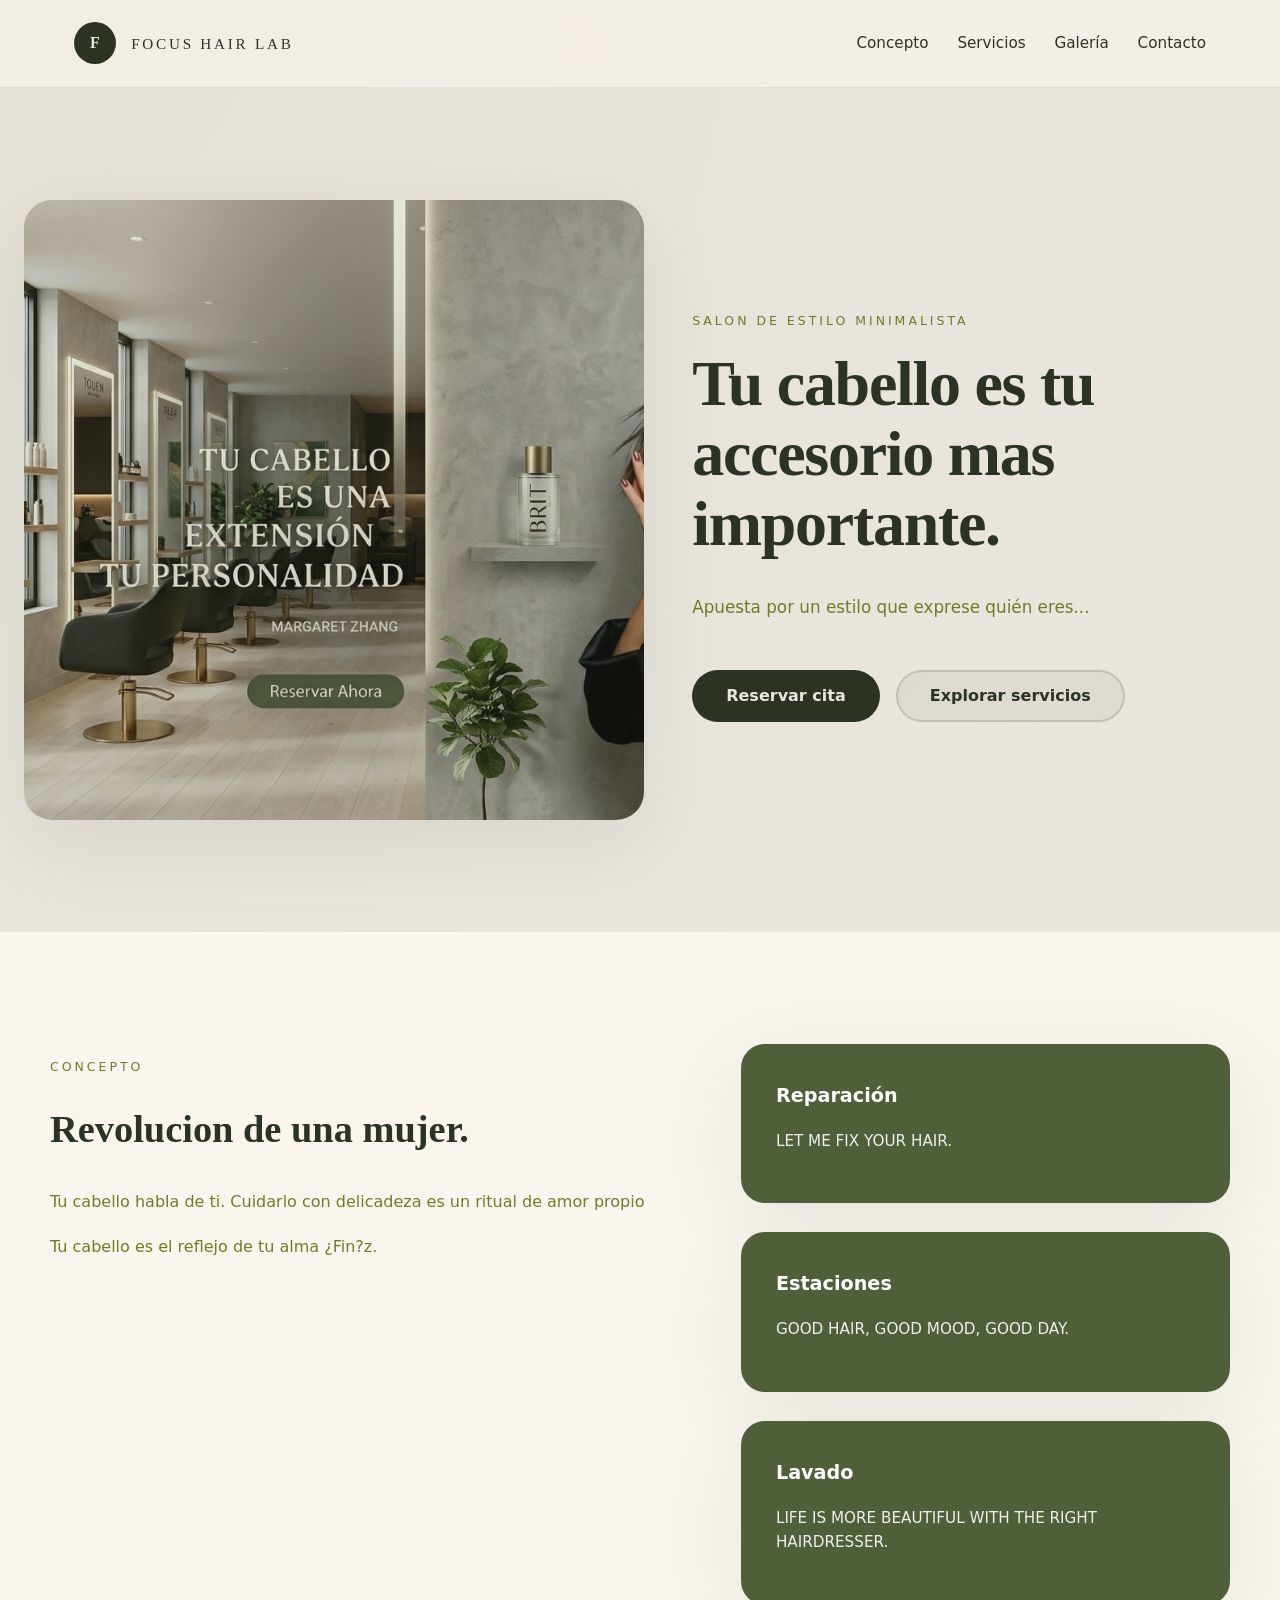
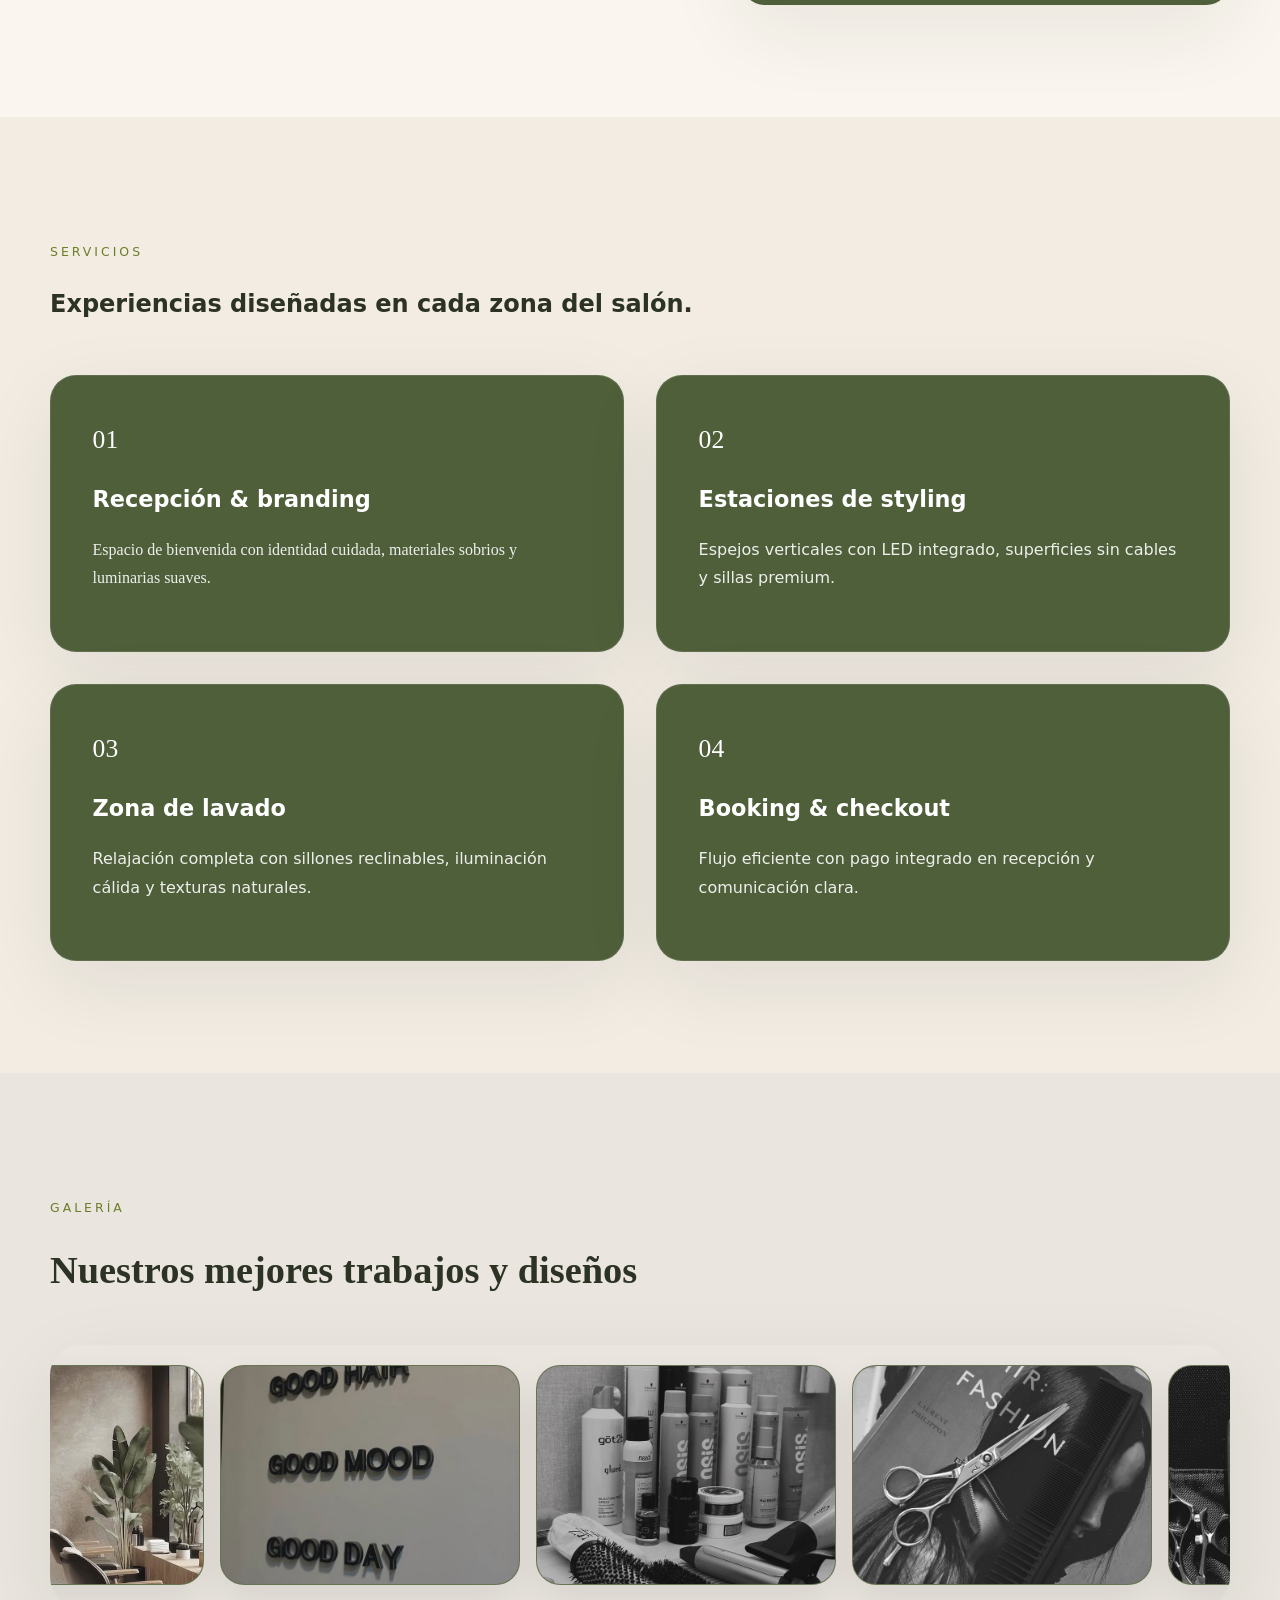
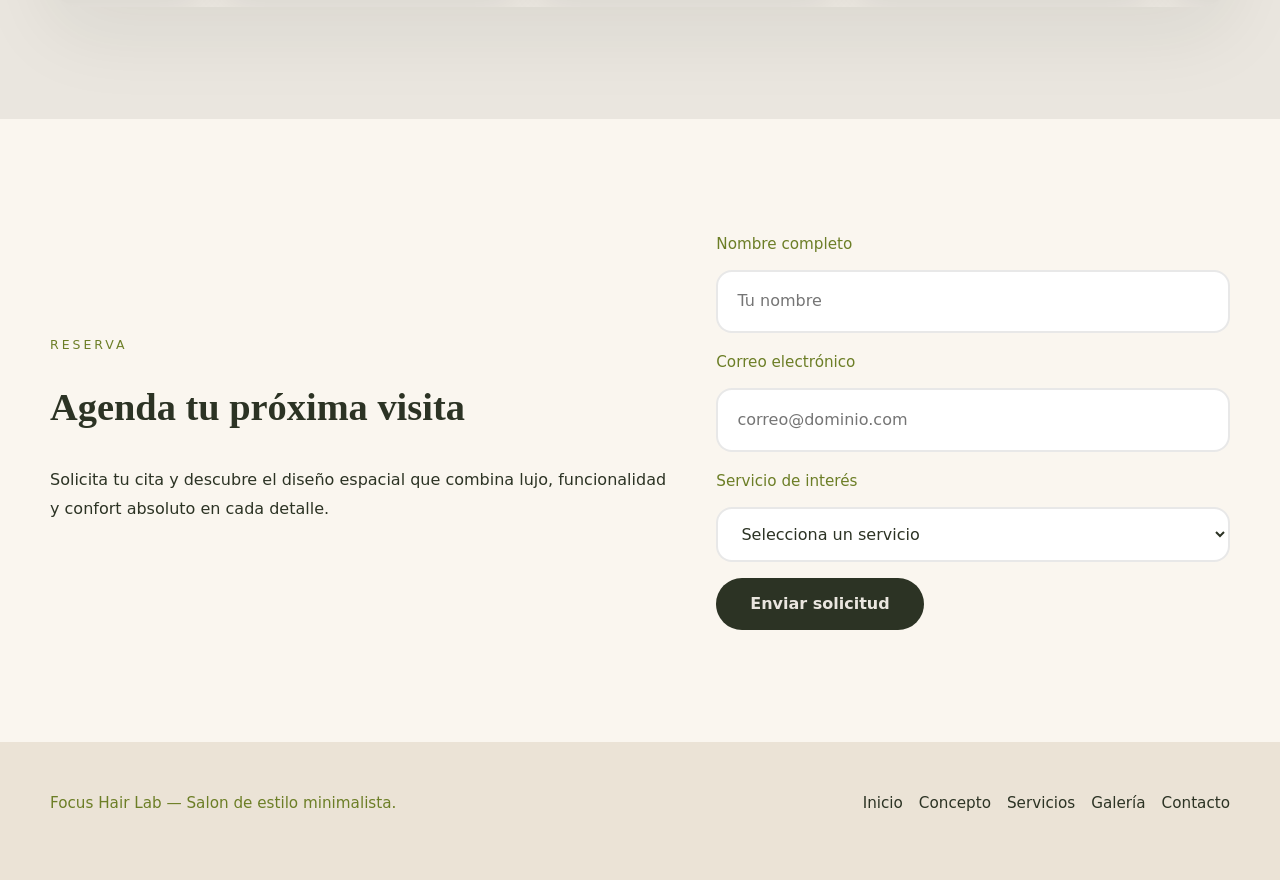
==== index.html @ ece18673 "Add files via upload" ====
<!DOCTYPE html>
<html lang="en">
<head>
    <meta charset="UTF-8">
    <meta name="viewport" content="width=device-width, initial-scale=1.0">
    <title>Focus Hair Lab</title>
    <link rel="preconnect" href="https://fonts.googleapis.com">
    <link rel="preconnect" href="https://fonts.gstatic.com" crossorigin>
    <link href="https://fonts.googleapis.com/css2?family=Great+Vibes&display=swap" rel="stylesheet">
    <link rel="stylesheet" href="style.css">
</head>
<body>
    <div class="progress" aria-hidden="true"><span></span></div>
    <header class="site-header">
        <div class="container header-inner">
            <a href="#hero" class="brand">
                <span class="brand-mark">F</span>
                <span class="brand-text">Focus Hair Lab</span>
            </a>
            <nav class="nav-menu">
                <a href="#about">Concepto</a>
                <a href="#services">Servicios</a>
                <a href="#gallery">Galería</a>
                <a href="#contact">Contacto</a>
            </nav>
        </div>
    </header>

    <main>
        <section id="hero" class="hero section hero-split reveal stagger-group">
            <div class="hero-image" aria-hidden="true"></div>
            <div class="hero-copy">
                <p class="eyebrow stagger-item">Salon de estilo minimalista</p>
                <h1 class="stagger-item">Tu cabello es tu accesorio mas importante.</h1>
                <p class="hero-text stagger-item">Apuesta por un estilo que exprese quién eres...</p>
                <div class="hero-actions stagger-item">
                    <a href="#contact" class="button button-primary">Reservar cita</a>
                    <a href="#services" class="button button-secondary">Explorar servicios</a>
                </div>
            </div>
        </section>

        <section id="about" class="section section-light reveal">
            <div class="container grid about-grid">
                <div class="about-copy">
                    <p class="section-label">Concepto</p>
                    <h2> Revolucion de una mujer.</h2>
                    <p>Tu cabello habla de ti. Cuidarlo con delicadeza es un ritual de amor propio</p>
                    <p>Tu cabello es el reflejo de tu alma ¿Fin?z.</p>
                </div>
                <div class="about-cards stagger-group">
                    <article class="info-card stagger-item">
                        <h3>Reparación</h3>
                        <p>LET ME FIX YOUR HAIR.</p>
                    </article>
                    <article class="info-card stagger-item">
                        <h3>Estaciones</h3>
                        <p>GOOD HAIR, GOOD MOOD, GOOD DAY.</p>
                    </article>
                    <article class="info-card stagger-item">
                        <h3>Lavado</h3>
                        <p>LIFE IS MORE BEAUTIFUL WITH THE RIGHT HAIRDRESSER.</p>
                    </article>
                </div>
            </div>
        </section>

        <section id="services" class="section section-dark reveal">
            <div class="container">
                <p class="section-label">Servicios</p>
                <h2>Experiencias diseñadas en cada zona del salón.</h2>
                <div class="services-grid stagger-group">
                    <article class="service-card stagger-item">
                        <span style="color: rgb(255, 255, 255);">01</span>
                        <h3>Recepción & branding</h3>
                        <p style="font-family: cursive;">Espacio de bienvenida con identidad cuidada, materiales sobrios y luminarias suaves.</p>
                    </article>
                    <article class="service-card stagger-item">
                        <span style="color: rgb(254, 255, 255);">02</span>
                        <h3>Estaciones de styling</h3>
                        <p>Espejos verticales con LED integrado, superficies sin cables y sillas premium.</p>
                    </article>
                    <article class="service-card stagger-item">
                        <span style="color: rgb(255, 255, 255);">03</span>
                        <h3>Zona de lavado</h3>
                        <p>Relajación completa con sillones reclinables, iluminación cálida y texturas naturales.</p>
                    </article>
                    <article class="service-card stagger-item">
                        <span style="color: rgb(255, 255, 255);">04</span>
                        <h3>Booking & checkout</h3>
                        <p>Flujo eficiente con pago integrado en recepción y comunicación clara.</p>
                    </article>
                </div>
            </div>
        </section>

        <section id="gallery" class="section reveal">
            <div class="container">
                <div class="section-heading">
                    <p class="section-label">Galería</p>
                    <h2>Nuestros mejores trabajos y diseños</h2>
                </div>
                <div class="carousel horizontal-carousel reveal">
                    <div class="carousel-track-wrapper">
                        <div class="carousel-track">
                            <article class="carousel-slide stagger-item"><img loading="lazy" src="imagenes/DXD.png" alt="Interior de salón elegante" /></article>
                            <article class="carousel-slide stagger-item"><img loading="lazy" src="imagenes/ADA.png" alt="Estación de peinado moderna" /></article>
                            <article class="carousel-slide stagger-item"><img loading="lazy" src="imagenes/EJE.png" alt="Detalle de mobiliario minimalista" /></article>
                            <article class="carousel-slide stagger-item"><img loading="lazy" src="imagenes/imag.png" alt="Zona de lavado refinada" /></article>
                            <article class="carousel-slide stagger-item"><img loading="lazy" src="imagenes/2.png" alt="Texturas suaves y plantas" /></article>
                            <article class="carousel-slide stagger-item"><img loading="lazy" src="imagenes/3.png" alt="Madera natural y metal negro" /></article>
                            <article class="carousel-slide stagger-item"><img loading="lazy" src="imagenes/4.png" alt="Acentos de lujo discretos" /></article>
                            <article class="carousel-slide stagger-item"><img loading="lazy" src="imagenes/5.png" alt="Iluminación ambiental cálida" /></article>
                        </div>
                    </div>
                </div>
            </div>
        </section>

        <section id="contact" class="section section-light reveal">
            <div class="container contact-grid">
                <div>
                    <p class="section-label">Reserva</p>
                    <h2>Agenda tu próxima visita</h2>
                    <p>Solicita tu cita y descubre el diseño espacial que combina lujo, funcionalidad y confort absoluto en cada detalle.</p>
                </div>
                <form class="contact-form" action="#" method="post">
                    <label>
                        Nombre completo
                        <input type="text" name="name" placeholder="Tu nombre" required>
                    </label>
                    <label>
                        Correo electrónico
                        <input type="email" name="email" placeholder="correo@dominio.com" required>
                    </label>
                    <label>
                        Servicio de interés
                        <select name="service" required>
                            <option value="">Selecciona un servicio</option>
                            <option>Styling & Corte</option>
                            <option>Lavado Premium</option>
                            <option>Color & Tratamiento</option>
                            <option>Otro servicio</option>
                        </select>
                    </label>
                    <button type="submit" class="button button-primary">Enviar solicitud</button>
                </form>
            </div>
        </section>
    </main>

    <footer class="site-footer">
        <div class="container footer-inner">
            <p>Focus Hair Lab — Salon de estilo minimalista.</p>
            <div class="footer-links">
                <a href="#hero">Inicio</a>
                <a href="#about">Concepto</a>
                <a href="#services">Servicios</a>
                <a href="#gallery">Galería</a>
                <a href="#contact">Contacto</a>
            </div>
        </div>
    </footer>

    <script src="Funciones.js" defer></script>
</body>
</html>
---- style.css ----
:root {
    color-scheme: light;
    --bg: #EAE6DF;
    --bg-soft: #F4F1EC;
    --surface: #4f5f3a;
    --text: #2C3324;
    --muted: #6c7e26;
    --accent: #202517;
    --accent-soft: #A8B89F;
    --emerald: #6C8B6D;
    --shadow: 0 24px 80px rgba(31, 34, 31, 0.08);
    --motion: cubic-bezier(0.22, 1, 0.36, 1);
    --radius: 28px;
    --transition: 0.85s var(--motion);
}

* {
    box-sizing: border-box;
}

span
{
    font-family: cursive;
}

.h2
{
    font-family: emerald, serif;
    margin: 0 0 1.5rem;
}

html {
    scroll-behavior: smooth;
}

body {
    margin: 0;
    min-height: 100vh;
    background: radial-gradient(circle at top left, rgba(206, 200, 186, 0.22), transparent 30%), var(--bg);
    color: var(--text);
    font-family: "Inter", system-ui, sans-serif;
    line-height: 1.8;
}

img {
    max-width: 100%;
    display: block;
}

button,
input,
select {
    font: inherit;
}

button {
    cursor: pointer;
}

.progress {
    position: fixed;
    inset: 0 0 auto 0;
    height: 4px;
    width: 100%;
    background: transparent;
    z-index: 99;
}

.progress span {
    display: block;
    height: 100%;
    width: 0;
    background: linear-gradient(90deg, var(--accent), var(--text));
    transition: width 0.2s ease;
}

.site-header {
    position: sticky;
    top: 0;
    z-index: 50;
    backdrop-filter: blur(20px);
    background: rgba(246, 241, 233, 0.8);
    border-bottom: 1px solid rgba(31, 34, 31, 0.08);
    transition: background 0.4s ease, box-shadow 0.4s ease, backdrop-filter 0.4s ease;
}

.site-header.scrolled {
    background: rgba(246, 241, 233, 0.96);
    box-shadow: 0 12px 40px rgba(31, 34, 31, 0.1);
    backdrop-filter: blur(16px);
}

.header-inner {
    display: flex;
    align-items: center;
    justify-content: space-between;
    gap: 2rem;
    padding: 1.4rem 1.5rem;
    max-width: 1240px;
    margin: 0 auto;
}

.brand {
    display: inline-flex;
    align-items: center;
    gap: 0.95rem;
    text-decoration: none;
    color: var(--text);
}

.brand-mark {
    width: 42px;
    height: 42px;
    display: grid;
    place-items: center;
    border-radius: 50%;
    background: var(--text);
    color: var(--bg);
    font-weight: 700;
    letter-spacing: 0.02em;
}

.brand-text {
    font-size: 0.95rem;
    letter-spacing: 0.18em;
    text-transform: uppercase;
}

.nav-menu {
    display: flex;
    align-items: center;
    gap: 1.8rem;
}

.nav-menu a {
    position: relative;
    text-decoration: none;
    color: var(--text);
    font-size: 0.95rem;
    font-weight: 500;
    transition: color 0.5s ease, opacity 0.5s ease;
}

.nav-menu a::after {
    content: '';
    position: absolute;
    bottom: -6px;
    left: 0;
    width: 0;
    height: 2px;
    background: var(--accent);
    transition: width 0.5s var(--motion);
}

.nav-menu a:hover {
    color: var(--accent);
}

.nav-menu a:hover::after {
    width: 100%;
}

.section {
    padding: 7rem 1.5rem;
}

.section-light {
    background: #faf6ef;
}

.section-dark {
    background: #f2ece3;
}

.container {
    width: min(1180px, calc(100% - 3rem));
    margin: 0 auto;
}

.hero {
    min-height: calc(100vh - 90px);
    display: grid;
    grid-template-columns: minmax(320px, 1.1fr) 1fr;
    align-items: center;
    gap: 3rem;
}

.hero-image {
    min-height: 620px;
    border-radius: var(--radius);
    background: linear-gradient(180deg, rgba(79,91,58,0.12), rgba(79,91,58,0.14)), url('imagenes/8.png');
    background-size: cover;
    background-position: center;
    box-shadow: var(--shadow);
    position: relative;
    overflow: hidden;
}

.hero-image::after {
    content: '';
    position: absolute;
    inset: 0;
    background: linear-gradient(180deg, rgba(246,241,233,0.06) 0%, rgba(31,34,31,0.08) 100%);
}

.hero-copy {
    max-width: 580px;
}

.title
{
    font-family: 'Great Vibes', cursive;
    font-size: clamp(2.4rem, 5vw, 4.5rem);
    color: var(--accent);
    margin: 0 0 0.5rem;
}

.eyebrow,
.section-label {
    text-transform: uppercase;
    letter-spacing: 0.24em;
    font-size: 0.78rem;
    color: var(--muted);
    margin-bottom: 1rem;
}

.hero h1 {
    margin: 0;
    font-family: 'Cormorant Garamond', serif;
    font-size: clamp(3rem, 5vw, 5rem);
    line-height: 1.1;
    letter-spacing: -0.02em;
    font-weight: 700;
}

.hero-text {
    margin: 2rem 0 3rem;
    max-width: 44rem;
    color: var(--muted);
    font-size: 1.05rem;
}

.hero-actions {
    display: flex;
    flex-wrap: wrap;
    gap: 1rem;
}

.button {
    display: inline-flex;
    align-items: center;
    justify-content: center;
    min-height: 52px;
    padding: 0 2rem;
    border-radius: 999px;
    text-decoration: none;
    font-weight: 600;
    border: 2px solid transparent;
    transition: transform 0.5s var(--motion), opacity 0.5s ease, background 0.5s ease, box-shadow 0.5s ease, border-color 0.5s ease;
}

.button:hover {
    transform: translateY(-3px);
    opacity: 0.98;
    box-shadow: 0 16px 48px rgba(79, 91, 58, 0.16);
}

.button-primary {
    background: var(--text);
    color: var(--bg);
}

.button-primary:hover {
    background: var(--accent);
}

.button-secondary {
    background: rgba(31,34,31,0.05);
    color: var(--text);
    border-color: rgba(31,34,31,0.15);
}

.button-secondary:hover {
    background: rgba(31,34,31,0.08);
    border-color: rgba(31,34,31,0.25);
}

.about-grid,
.contact-grid {
    display: grid;
    gap: 2.4rem;
}

.about-grid {
    grid-template-columns: 1.2fr 0.9fr;
}

.about-copy h2,
.section-heading h2,
.contact-grid h2 {
    font-family: 'Cormorant Garamond', serif;
    font-size: clamp(2.1rem, 3vw, 3.4rem);
    margin: 0 0 1.5rem;
}

.about-copy p,
.contact-form label,
.footer-inner p {
    color: var(--muted);
}

.service-card p,
.info-card p {
    color: rgba(255, 255, 255, 0.9);
}

.about-cards {
    display: grid;
    gap: 1.8rem;
}

.info-card {
    padding: 2.2rem;
    border-radius: 24px;
    background: var(--surface);
    box-shadow: var(--shadow);
    transition: transform 0.5s var(--motion), box-shadow 0.5s ease;
    color: white;
}

.info-card:hover {
    transform: translateY(-4px);
    box-shadow: 0 28px 60px rgba(31, 34, 31, 0.12);
}

.info-card h3 {
    margin-top: 0;
    margin-bottom: 0.9rem;
    font-size: 1.2rem;
}

.services-grid {
    display: grid;
    grid-template-columns: repeat(2, minmax(0, 1fr));
    gap: 2rem;
    margin-top: 3rem;
}

.service-card {
    padding: 2.6rem;
    background: var(--surface);
    border-radius: 26px;
    box-shadow: var(--shadow);
    transition: transform 0.5s var(--motion), box-shadow 0.5s ease;
    color: white;
    border: 1px solid rgba(255, 255, 255, 0.1);
}

.service-card:hover {
    transform: translateY(-4px);
    box-shadow: 0 32px 64px rgba(31, 34, 31, 0.15);
    border-color: rgba(255, 255, 255, 0.2);
}

.service-card span {
    display: inline-block;
    font-family: 'Cormorant Garamond', serif;
    font-size: 1.6rem;
    color: var(--accent);
    margin-bottom: 1rem;
}

.service-card h3 {
    margin: 0 0 1rem;
    font-size: 1.4rem;
}

.carousel {
    position: relative;
    margin-top: 2.5rem;
}

.carousel-track-wrapper {
    overflow: hidden;
    border-radius: 30px;
    box-shadow: var(--shadow);
    touch-action: pan-y;
    cursor: grab;
}

.carousel-track-wrapper.dragging {
    cursor: grabbing;
}

.carousel-track {
    display: flex;
    gap: 1rem;
    transition: none;
    padding: 1.25rem 0.5rem 1.35rem;
    will-change: transform;
}

.carousel-slide {
    min-width: 300px;
    flex: 0 0 300px;
    height: 220px;
    border-radius: 24px;
    overflow: hidden;
    background: var(--surface);
    position: relative;
    opacity: 0.92;
    transform: translateY(0);
    transition: transform 0.6s var(--motion), box-shadow 0.6s ease, opacity 0.6s ease;
    box-shadow: 0 16px 40px rgba(31, 34, 31, 0.1);
    border: 1px solid rgba(255, 255, 255, 0.08);
}

.carousel-slide:hover {
    transform: translateY(-4px) scale(1.02);
    opacity: 1;
    box-shadow: 0 24px 52px rgba(31, 34, 31, 0.14);
}

.carousel-slide img {
    width: 100%;
    height: 100%;
    object-fit: cover;
    display: block;
    transition: transform 0.8s var(--motion), filter 0.8s ease;
}

.carousel-slide:hover img {
    transform: scale(1.06);
    filter: brightness(1.08);
}

.carousel-nav {
    position: absolute;
    top: 50%;
    transform: translateY(-50%);
    width: 56px;
    height: 56px;
    border: none;
    border-radius: 50%;
    background: rgba(251, 248, 244, 0.95);
    box-shadow: 0 12px 32px rgba(31, 34, 31, 0.12);
    color: var(--text);
    font-size: 1.4rem;
    cursor: pointer;
    transition: transform 0.4s var(--motion), background 0.4s ease, box-shadow 0.4s ease;
    display: flex;
    align-items: center;
    justify-content: center;
}

.carousel-nav:hover {
    transform: translateY(-50%) scale(1.08);
    background: rgba(251, 248, 244, 1);
    box-shadow: 0 16px 40px rgba(31, 34, 31, 0.15);
}

.carousel-prev {
    left: 0.8rem;
}

.carousel-next {
    right: 0.8rem;
}

.carousel-dots {
    display: flex;
    justify-content: center;
    gap: 0.5rem;
    margin-top: 1.25rem;
}

.carousel-dot {
    width: 10px;
    height: 10px;
    border-radius: 50%;
    background: rgba(79, 91, 58, 0.28);
    transition: background 0.4s var(--motion), transform 0.4s var(--motion);
}

.carousel-dot.active {
    background: var(--accent);
    transform: scale(1.2);
}

.reveal {
    opacity: 0;
    transform: translateY(28px);
    transition: opacity 1.2s var(--motion), transform 1.2s var(--motion);
}

.stagger-group .stagger-item {
    opacity: 0;
    transform: translateY(24px);
    transition: opacity 1.2s var(--motion), transform 1.2s var(--motion);
}

.stagger-group.show .stagger-item,
.stagger-item.show {
    opacity: 1;
    transform: translateY(0);
}

.contact-grid {
    grid-template-columns: 1.1fr 0.9fr;
    align-items: center;
}

.contact-form {
    display: grid;
    gap: 1rem;
}

.contact-form label {
    display: grid;
    gap: 0.75rem;
    font-size: 0.95rem;
}

.contact-form input,
.contact-form select {
    width: 100%;
    min-height: 52px;
    padding: 0.95rem 1.2rem;
    border: 2px solid rgba(31, 34, 31, 0.1);
    border-radius: 16px;
    background: rgba(255, 255, 255, 0.96);
    color: var(--text);
    font-size: 1rem;
    transition: border-color 0.4s ease, background 0.4s ease, box-shadow 0.4s ease;
}

.contact-form input:focus,
.contact-form select:focus {
    outline: none;
    border-color: var(--text);
    background: rgba(255, 255, 255, 1);
    box-shadow: 0 0 0 3px rgba(79, 91, 58, 0.1);
}

.contact-form button {
    width: fit-content;
}

.site-footer {
    padding: 2rem 1.5rem 3rem;
    background: #ebe3d6;
}

.footer-inner {
    display: flex;
    justify-content: space-between;
    align-items: center;
    gap: 2rem;
    width: min(1180px, calc(100% - 3rem));
    margin: 0 auto;
    font-size: 0.95rem;
    color: var(--muted);
}

.footer-links {
    display: flex;
    gap: 1rem;
}

.footer-links a {
    color: var(--text);
    text-decoration: none;
}

.reveal {
    opacity: 0;
    transform: translateY(28px);
    transition: opacity 1.2s var(--motion), transform 1.2s var(--motion);
}

.stagger-group .stagger-item {
    opacity: 0;
    transform: translateY(24px);
    transition: opacity 1.2s var(--motion), transform 1.2s var(--motion);
}

.stagger-group.show .stagger-item,
.stagger-item.show {
    opacity: 1;
    transform: translateY(0);
}

.reveal.show {
    opacity: 1;
    transform: translateY(0);
}

@media (max-width: 980px) {
    .hero {
        grid-template-columns: 1fr;
    }

    .hero-image {
        min-height: 520px;
    }

    .about-grid,
    .contact-grid,
    .services-grid,
    .gallery-grid {
        grid-template-columns: 1fr;
    }

    .header-inner {
        flex-direction: column;
        align-items: flex-start;
    }

    .nav-menu {
        flex-wrap: wrap;
        gap: 1rem;
    }
}

@media (max-width: 680px) {
    .section {
        padding: 4rem 1rem;
    }

    .hero h1 {
        font-size: 2.7rem;
    }

    .hero-actions {
        flex-direction: column;
        align-items: stretch;
    }

    .button {
        width: 100%;
    }

    .carousel-track {
        padding: 1rem 0.5rem 1.5rem;
    }

    .carousel-slide {
        min-width: 92%;
        flex: 0 0 92%;
    }

    .gallery-grid {
        grid-template-columns: repeat(2, minmax(0, 1fr));
    }

    .hero-image {
        min-height: 420px;
    }
}

/* Enhanced footer links */
.footer-links a {
    position: relative;
    transition: color 0.4s ease;
}

.footer-links a::before {
    content: '';
    position: absolute;
    bottom: -4px;
    left: 0;
    width: 0;
    height: 1px;
    background: var(--text);
    transition: width 0.4s var(--motion);
}

.footer-links a:hover {
    color: var(--accent);
}

.footer-links a:hover::before {
    width: 100%;
}

/* Service cards text color enhancement */
.info-card p {
    font-size: 0.95rem;
    line-height: 1.6;
}

@media (max-width: 520px) {
    .gallery-grid {
        grid-template-columns: 1fr;
    }
}
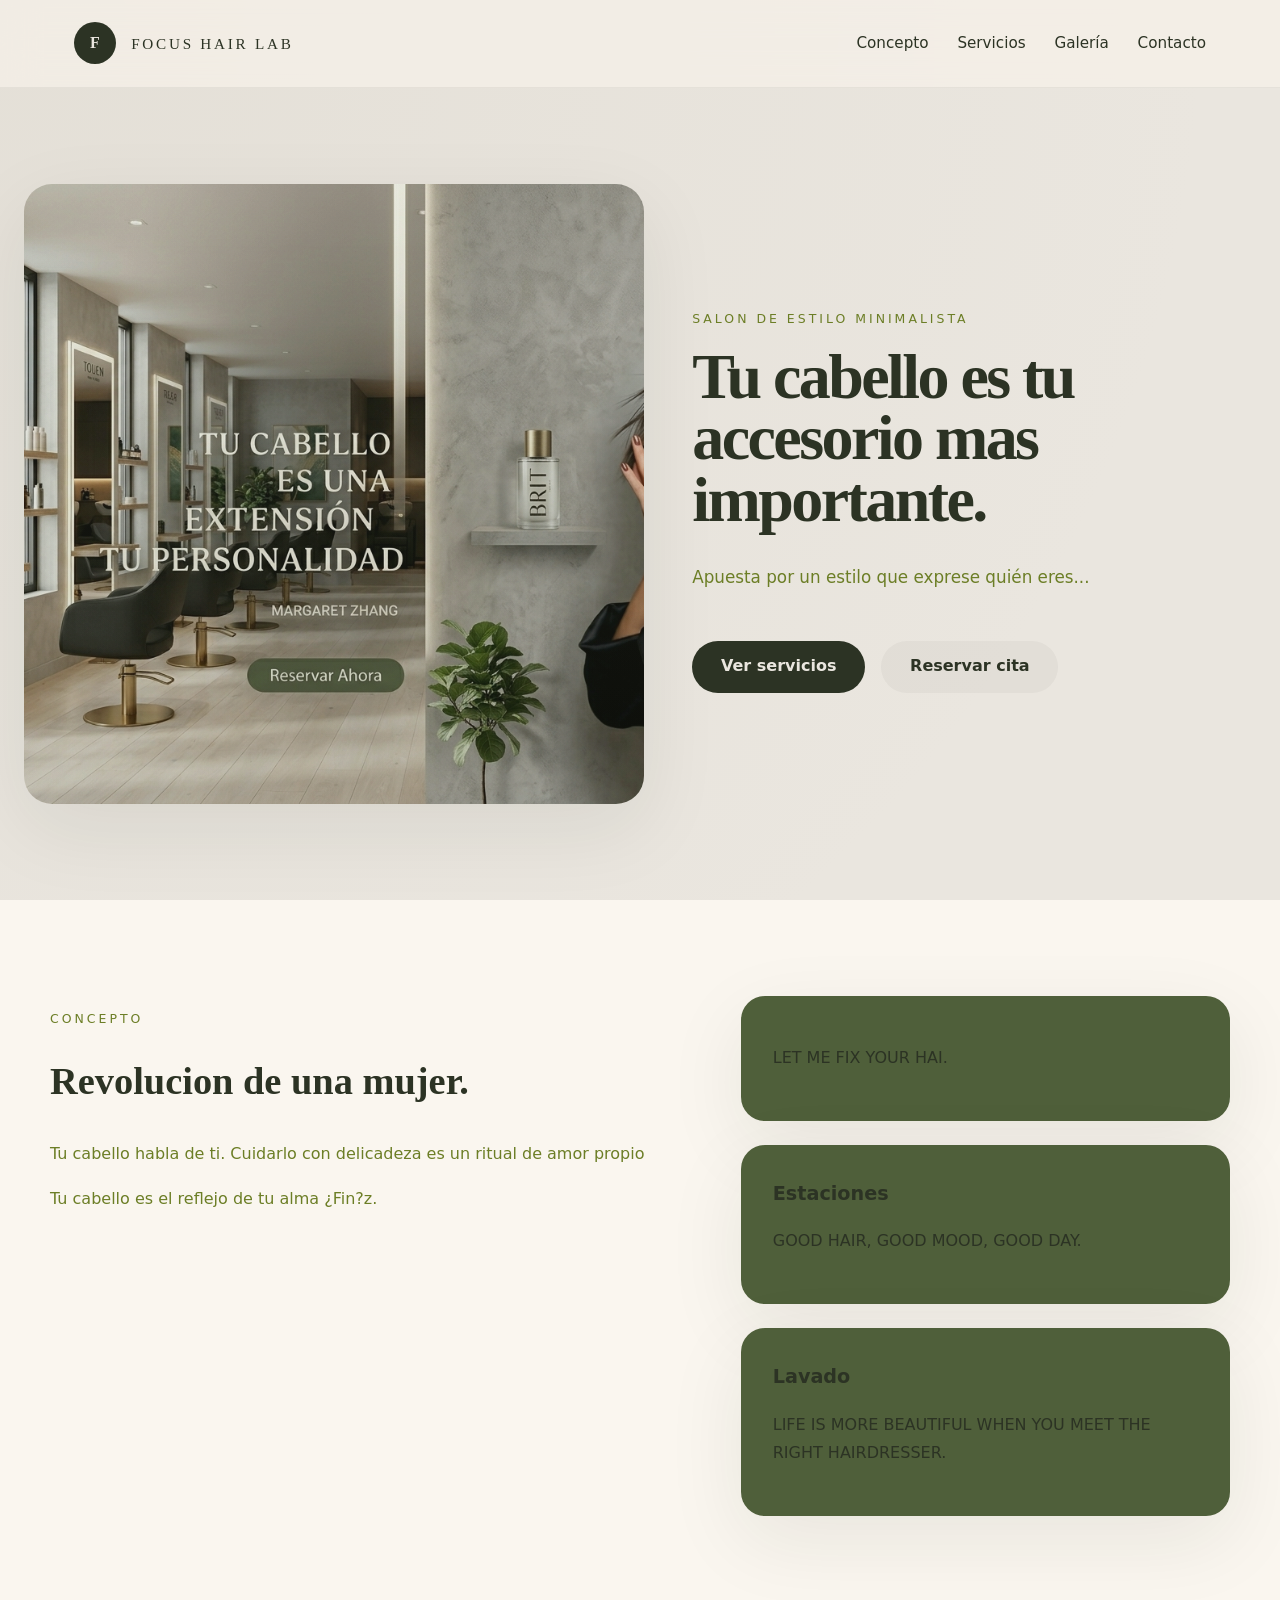
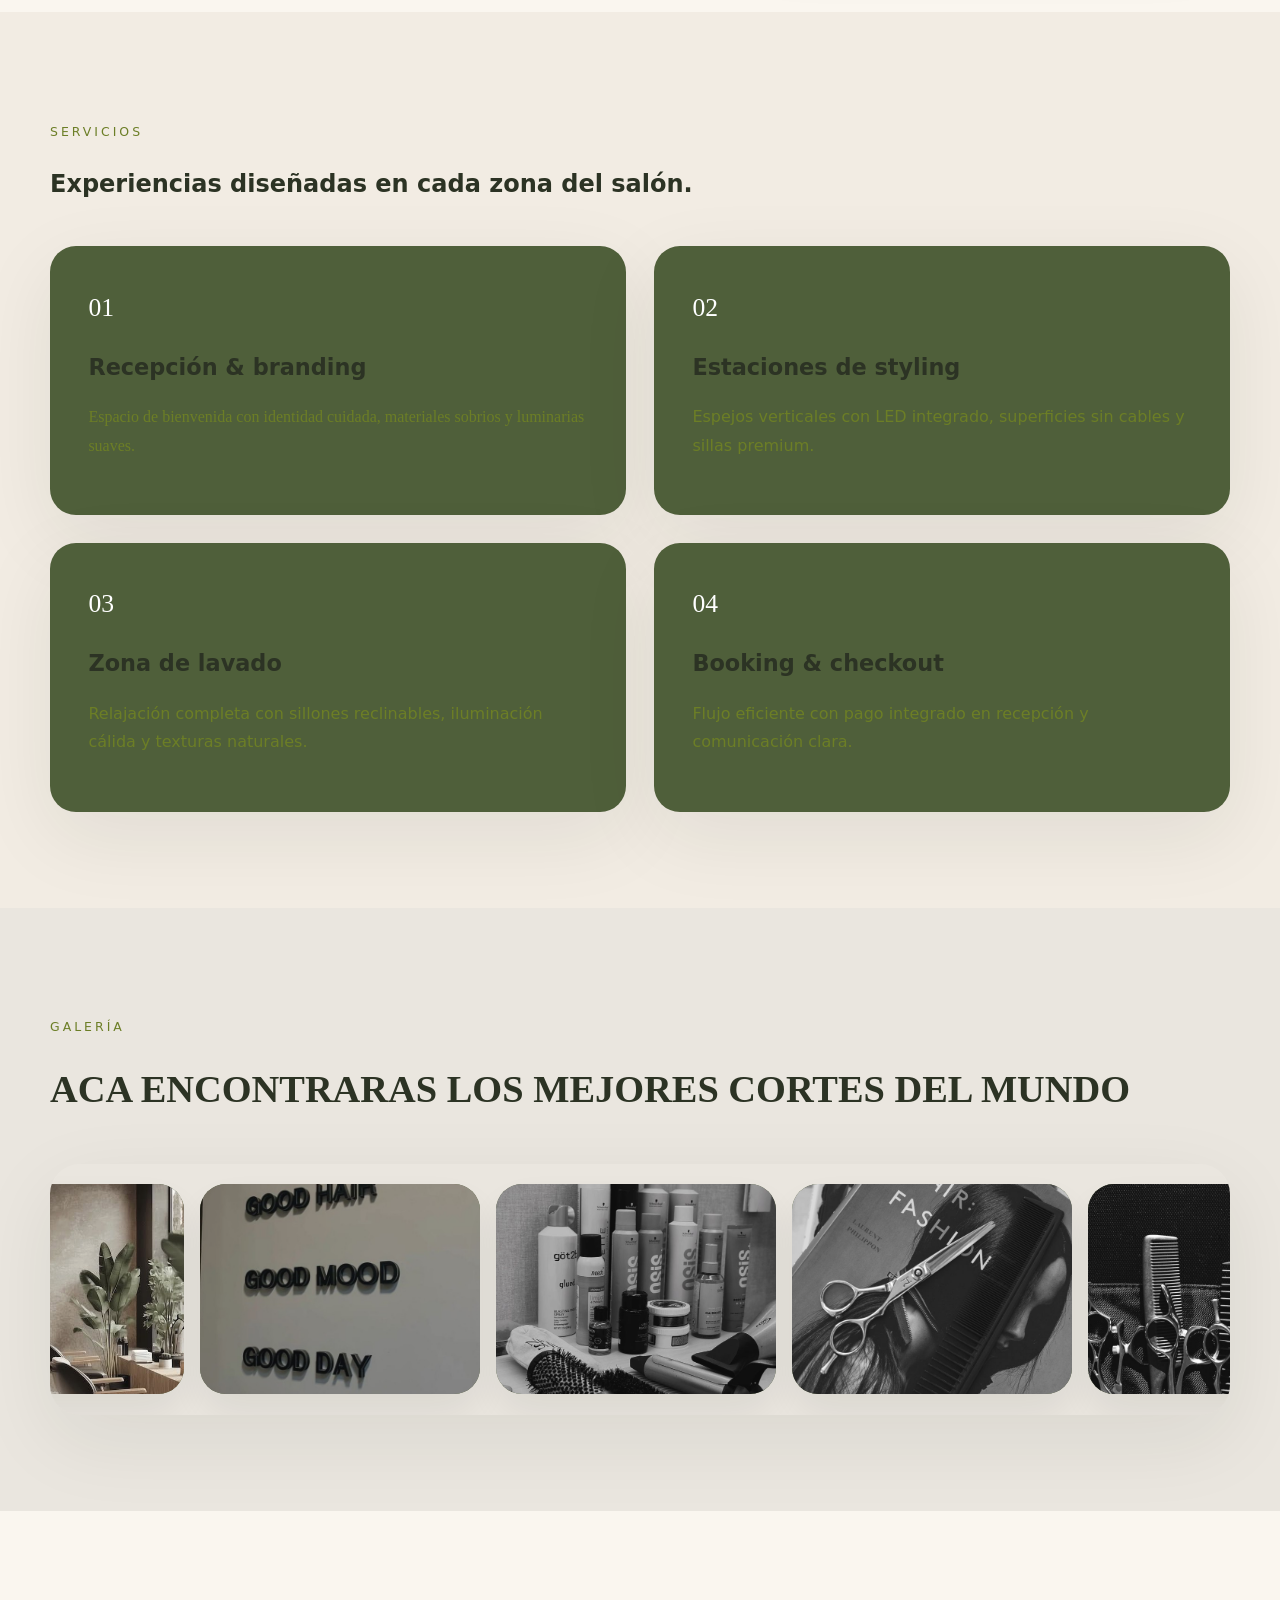
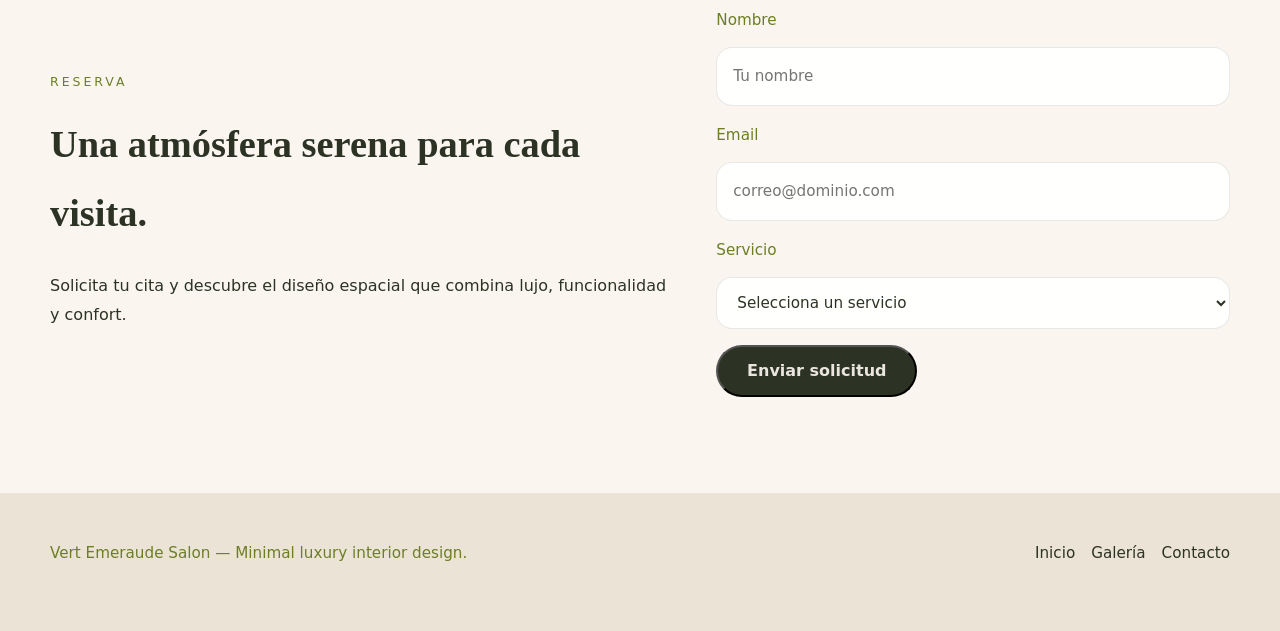
==== commit feab5d9a: "Add files via upload" ====
--- a/index.html
+++ b/index.html
@@ -34,8 +34,8 @@
                 <h1 class="stagger-item">Tu cabello es tu accesorio mas importante.</h1>
                 <p class="hero-text stagger-item">Apuesta por un estilo que exprese quién eres...</p>
                 <div class="hero-actions stagger-item">
-                    <a href="#contact" class="button button-primary">Reservar cita</a>
-                    <a href="#services" class="button button-secondary">Explorar servicios</a>
+                    <a href="#services" class="button button-primary">Ver servicios</a>
+                    <a href="#contact" class="button button-secondary">Reservar cita</a>
                 </div>
             </div>
         </section>
@@ -50,8 +50,8 @@
                 </div>
                 <div class="about-cards stagger-group">
                     <article class="info-card stagger-item">
-                        <h3>Reparación</h3>
-                        <p>LET ME FIX YOUR HAIR.</p>
+                        <h3></h3>
+                        <p>LET ME FIX YOUR HAI.</p>
                     </article>
                     <article class="info-card stagger-item">
                         <h3>Estaciones</h3>
@@ -59,7 +59,7 @@
                     </article>
                     <article class="info-card stagger-item">
                         <h3>Lavado</h3>
-                        <p>LIFE IS MORE BEAUTIFUL WITH THE RIGHT HAIRDRESSER.</p>
+                        <p>LIFE IS MORE BEAUTIFUL WHEN YOU MEET THE RIGHT HAIRDRESSER.</p>
                     </article>
                 </div>
             </div>
@@ -98,7 +98,7 @@
             <div class="container">
                 <div class="section-heading">
                     <p class="section-label">Galería</p>
-                    <h2>Nuestros mejores trabajos y diseños</h2>
+                    <h2>ACA ENCONTRARAS LOS MEJORES CORTES DEL MUNDO</h2>
                 </div>
                 <div class="carousel horizontal-carousel reveal">
                     <div class="carousel-track-wrapper">
@@ -121,26 +121,25 @@
             <div class="container contact-grid">
                 <div>
                     <p class="section-label">Reserva</p>
-                    <h2>Agenda tu próxima visita</h2>
-                    <p>Solicita tu cita y descubre el diseño espacial que combina lujo, funcionalidad y confort absoluto en cada detalle.</p>
+                    <h2>Una atmósfera serena para cada visita.</h2>
+                    <p>Solicita tu cita y descubre el diseño espacial que combina lujo, funcionalidad y confort.</p>
                 </div>
                 <form class="contact-form" action="#" method="post">
                     <label>
-                        Nombre completo
+                        Nombre
                         <input type="text" name="name" placeholder="Tu nombre" required>
                     </label>
                     <label>
-                        Correo electrónico
+                        Email
                         <input type="email" name="email" placeholder="correo@dominio.com" required>
                     </label>
                     <label>
-                        Servicio de interés
+                        Servicio
                         <select name="service" required>
                             <option value="">Selecciona un servicio</option>
-                            <option>Styling & Corte</option>
-                            <option>Lavado Premium</option>
-                            <option>Color & Tratamiento</option>
-                            <option>Otro servicio</option>
+                            <option>Styling</option>
+                            <option>Lavado premium</option>
+                            <option>Color & tratamiento</option>
                         </select>
                     </label>
                     <button type="submit" class="button button-primary">Enviar solicitud</button>
@@ -151,11 +150,9 @@
 
     <footer class="site-footer">
         <div class="container footer-inner">
-            <p>Focus Hair Lab — Salon de estilo minimalista.</p>
+            <p>Vert Emeraude Salon — Minimal luxury interior design.</p>
             <div class="footer-links">
                 <a href="#hero">Inicio</a>
-                <a href="#about">Concepto</a>
-                <a href="#services">Servicios</a>
                 <a href="#gallery">Galería</a>
                 <a href="#contact">Contacto</a>
             </div>
--- a/style.css
+++ b/style.css
@@ -78,16 +78,15 @@
     position: sticky;
     top: 0;
     z-index: 50;
-    backdrop-filter: blur(20px);
-    background: rgba(246, 241, 233, 0.8);
-    border-bottom: 1px solid rgba(31, 34, 31, 0.08);
-    transition: background 0.4s ease, box-shadow 0.4s ease, backdrop-filter 0.4s ease;
+    backdrop-filter: blur(18px);
+    background: rgba(246, 241, 233, 0.75);
+    border-bottom: 1px solid rgba(31, 34, 31, 0.06);
+    transition: background 0.3s ease, box-shadow 0.3s ease;
 }
 
 .site-header.scrolled {
-    background: rgba(246, 241, 233, 0.96);
-    box-shadow: 0 12px 40px rgba(31, 34, 31, 0.1);
-    backdrop-filter: blur(16px);
+    background: rgba(246, 241, 233, 0.94);
+    box-shadow: 0 18px 50px rgba(31, 34, 31, 0.08);
 }
 
 .header-inner {
@@ -137,31 +136,15 @@
     text-decoration: none;
     color: var(--text);
     font-size: 0.95rem;
-    font-weight: 500;
-    transition: color 0.5s ease, opacity 0.5s ease;
-}
-
-.nav-menu a::after {
-    content: '';
-    position: absolute;
-    bottom: -6px;
-    left: 0;
-    width: 0;
-    height: 2px;
-    background: var(--accent);
-    transition: width 0.5s var(--motion);
+    transition: color var(--transition);
 }
 
 .nav-menu a:hover {
     color: var(--accent);
 }
 
-.nav-menu a:hover::after {
-    width: 100%;
-}
-
 .section {
-    padding: 7rem 1.5rem;
+    padding: 6rem 1.5rem;
 }
 
 .section-light {
@@ -228,9 +211,8 @@
     margin: 0;
     font-family: 'Cormorant Garamond', serif;
     font-size: clamp(3rem, 5vw, 5rem);
-    line-height: 1.1;
-    letter-spacing: -0.02em;
-    font-weight: 700;
+    line-height: 0.96;
+    letter-spacing: -0.04em;
 }
 
 .hero-text {
@@ -251,18 +233,17 @@
     align-items: center;
     justify-content: center;
     min-height: 52px;
-    padding: 0 2rem;
+    padding: 0 1.8rem;
     border-radius: 999px;
     text-decoration: none;
     font-weight: 600;
-    border: 2px solid transparent;
-    transition: transform 0.5s var(--motion), opacity 0.5s ease, background 0.5s ease, box-shadow 0.5s ease, border-color 0.5s ease;
+    transition: transform var(--transition), opacity var(--transition), background var(--transition), color var(--transition);
 }
 
 .button:hover {
-    transform: translateY(-3px);
-    opacity: 0.98;
-    box-shadow: 0 16px 48px rgba(79, 91, 58, 0.16);
+    transform: translateY(-4px) scale(1.03);
+    opacity: 0.96;
+    box-shadow: 0 18px 40px rgba(79, 91, 58, 0.12);
 }
 
 .button-primary {
@@ -270,19 +251,9 @@
     color: var(--bg);
 }
 
-.button-primary:hover {
-    background: var(--accent);
-}
-
 .button-secondary {
-    background: rgba(31,34,31,0.05);
+    background: rgba(31,34,31,0.04);
     color: var(--text);
-    border-color: rgba(31,34,31,0.15);
-}
-
-.button-secondary:hover {
-    background: rgba(31,34,31,0.08);
-    border-color: rgba(31,34,31,0.25);
 }
 
 .about-grid,
@@ -304,33 +275,22 @@
 }
 
 .about-copy p,
+.service-card p,
 .contact-form label,
 .footer-inner p {
     color: var(--muted);
 }
 
-.service-card p,
-.info-card p {
-    color: rgba(255, 255, 255, 0.9);
-}
-
 .about-cards {
     display: grid;
-    gap: 1.8rem;
+    gap: 1.5rem;
 }
 
 .info-card {
-    padding: 2.2rem;
+    padding: 2rem;
     border-radius: 24px;
     background: var(--surface);
     box-shadow: var(--shadow);
-    transition: transform 0.5s var(--motion), box-shadow 0.5s ease;
-    color: white;
-}
-
-.info-card:hover {
-    transform: translateY(-4px);
-    box-shadow: 0 28px 60px rgba(31, 34, 31, 0.12);
 }
 
 .info-card h3 {
@@ -342,24 +302,21 @@
 .services-grid {
     display: grid;
     grid-template-columns: repeat(2, minmax(0, 1fr));
-    gap: 2rem;
-    margin-top: 3rem;
+    gap: 1.75rem;
+    margin-top: 2.5rem;
 }
 
 .service-card {
-    padding: 2.6rem;
+    padding: 2.4rem;
     background: var(--surface);
     border-radius: 26px;
     box-shadow: var(--shadow);
-    transition: transform 0.5s var(--motion), box-shadow 0.5s ease;
-    color: white;
-    border: 1px solid rgba(255, 255, 255, 0.1);
+    transition: transform var(--transition), box-shadow var(--transition);
 }
 
 .service-card:hover {
-    transform: translateY(-4px);
-    box-shadow: 0 32px 64px rgba(31, 34, 31, 0.15);
-    border-color: rgba(255, 255, 255, 0.2);
+    transform: translateY(-6px);
+    box-shadow: 0 28px 60px rgba(31, 34, 31, 0.12);
 }
 
 .service-card span {
@@ -401,24 +358,21 @@
 }
 
 .carousel-slide {
-    min-width: 300px;
-    flex: 0 0 300px;
-    height: 220px;
-    border-radius: 24px;
+    min-width: 280px;
+    flex: 0 0 280px;
+    height: 210px;
+    border-radius: 26px;
     overflow: hidden;
     background: var(--surface);
     position: relative;
-    opacity: 0.92;
+    opacity: 0.95;
     transform: translateY(0);
-    transition: transform 0.6s var(--motion), box-shadow 0.6s ease, opacity 0.6s ease;
-    box-shadow: 0 16px 40px rgba(31, 34, 31, 0.1);
-    border: 1px solid rgba(255, 255, 255, 0.08);
+    transition: transform 0.9s var(--motion), box-shadow 0.9s var(--motion), filter 0.9s var(--motion);
+    box-shadow: 0 18px 42px rgba(31, 34, 31, 0.08);
 }
 
 .carousel-slide:hover {
-    transform: translateY(-4px) scale(1.02);
-    opacity: 1;
-    box-shadow: 0 24px 52px rgba(31, 34, 31, 0.14);
+    transform: translateY(-3px) scale(1.03);
 }
 
 .carousel-slide img {
@@ -426,37 +380,33 @@
     height: 100%;
     object-fit: cover;
     display: block;
-    transition: transform 0.8s var(--motion), filter 0.8s ease;
+    transition: transform 1.1s var(--motion), filter 1.1s var(--motion);
 }
 
 .carousel-slide:hover img {
-    transform: scale(1.06);
-    filter: brightness(1.08);
+    transform: scale(1.04);
+    filter: brightness(1.05);
 }
 
 .carousel-nav {
     position: absolute;
     top: 50%;
     transform: translateY(-50%);
-    width: 56px;
-    height: 56px;
+    width: 52px;
+    height: 52px;
     border: none;
     border-radius: 50%;
-    background: rgba(251, 248, 244, 0.95);
-    box-shadow: 0 12px 32px rgba(31, 34, 31, 0.12);
+    background: rgba(251, 248, 244, 0.92);
+    box-shadow: 0 18px 40px rgba(31, 34, 31, 0.1);
     color: var(--text);
-    font-size: 1.4rem;
+    font-size: 1.3rem;
     cursor: pointer;
-    transition: transform 0.4s var(--motion), background 0.4s ease, box-shadow 0.4s ease;
-    display: flex;
-    align-items: center;
-    justify-content: center;
+    transition: transform 0.4s var(--motion), background 0.4s var(--motion), box-shadow 0.4s var(--motion);
 }
 
 .carousel-nav:hover {
-    transform: translateY(-50%) scale(1.08);
+    transform: translateY(-50%) scale(1.05);
     background: rgba(251, 248, 244, 1);
-    box-shadow: 0 16px 40px rgba(31, 34, 31, 0.15);
 }
 
 .carousel-prev {
@@ -525,21 +475,11 @@
 .contact-form select {
     width: 100%;
     min-height: 52px;
-    padding: 0.95rem 1.2rem;
-    border: 2px solid rgba(31, 34, 31, 0.1);
+    padding: 0.95rem 1rem;
+    border: 1px solid rgba(31, 34, 31, 0.1);
     border-radius: 16px;
-    background: rgba(255, 255, 255, 0.96);
+    background: rgba(255, 255, 255, 0.92);
     color: var(--text);
-    font-size: 1rem;
-    transition: border-color 0.4s ease, background 0.4s ease, box-shadow 0.4s ease;
-}
-
-.contact-form input:focus,
-.contact-form select:focus {
-    outline: none;
-    border-color: var(--text);
-    background: rgba(255, 255, 255, 1);
-    box-shadow: 0 0 0 3px rgba(79, 91, 58, 0.1);
 }
 
 .contact-form button {
@@ -555,7 +495,7 @@
     display: flex;
     justify-content: space-between;
     align-items: center;
-    gap: 2rem;
+    gap: 1rem;
     width: min(1180px, calc(100% - 3rem));
     margin: 0 auto;
     font-size: 0.95rem;
@@ -658,37 +598,6 @@
     }
 }
 
-/* Enhanced footer links */
-.footer-links a {
-    position: relative;
-    transition: color 0.4s ease;
-}
-
-.footer-links a::before {
-    content: '';
-    position: absolute;
-    bottom: -4px;
-    left: 0;
-    width: 0;
-    height: 1px;
-    background: var(--text);
-    transition: width 0.4s var(--motion);
-}
-
-.footer-links a:hover {
-    color: var(--accent);
-}
-
-.footer-links a:hover::before {
-    width: 100%;
-}
-
-/* Service cards text color enhancement */
-.info-card p {
-    font-size: 0.95rem;
-    line-height: 1.6;
-}
-
 @media (max-width: 520px) {
     .gallery-grid {
         grid-template-columns: 1fr;
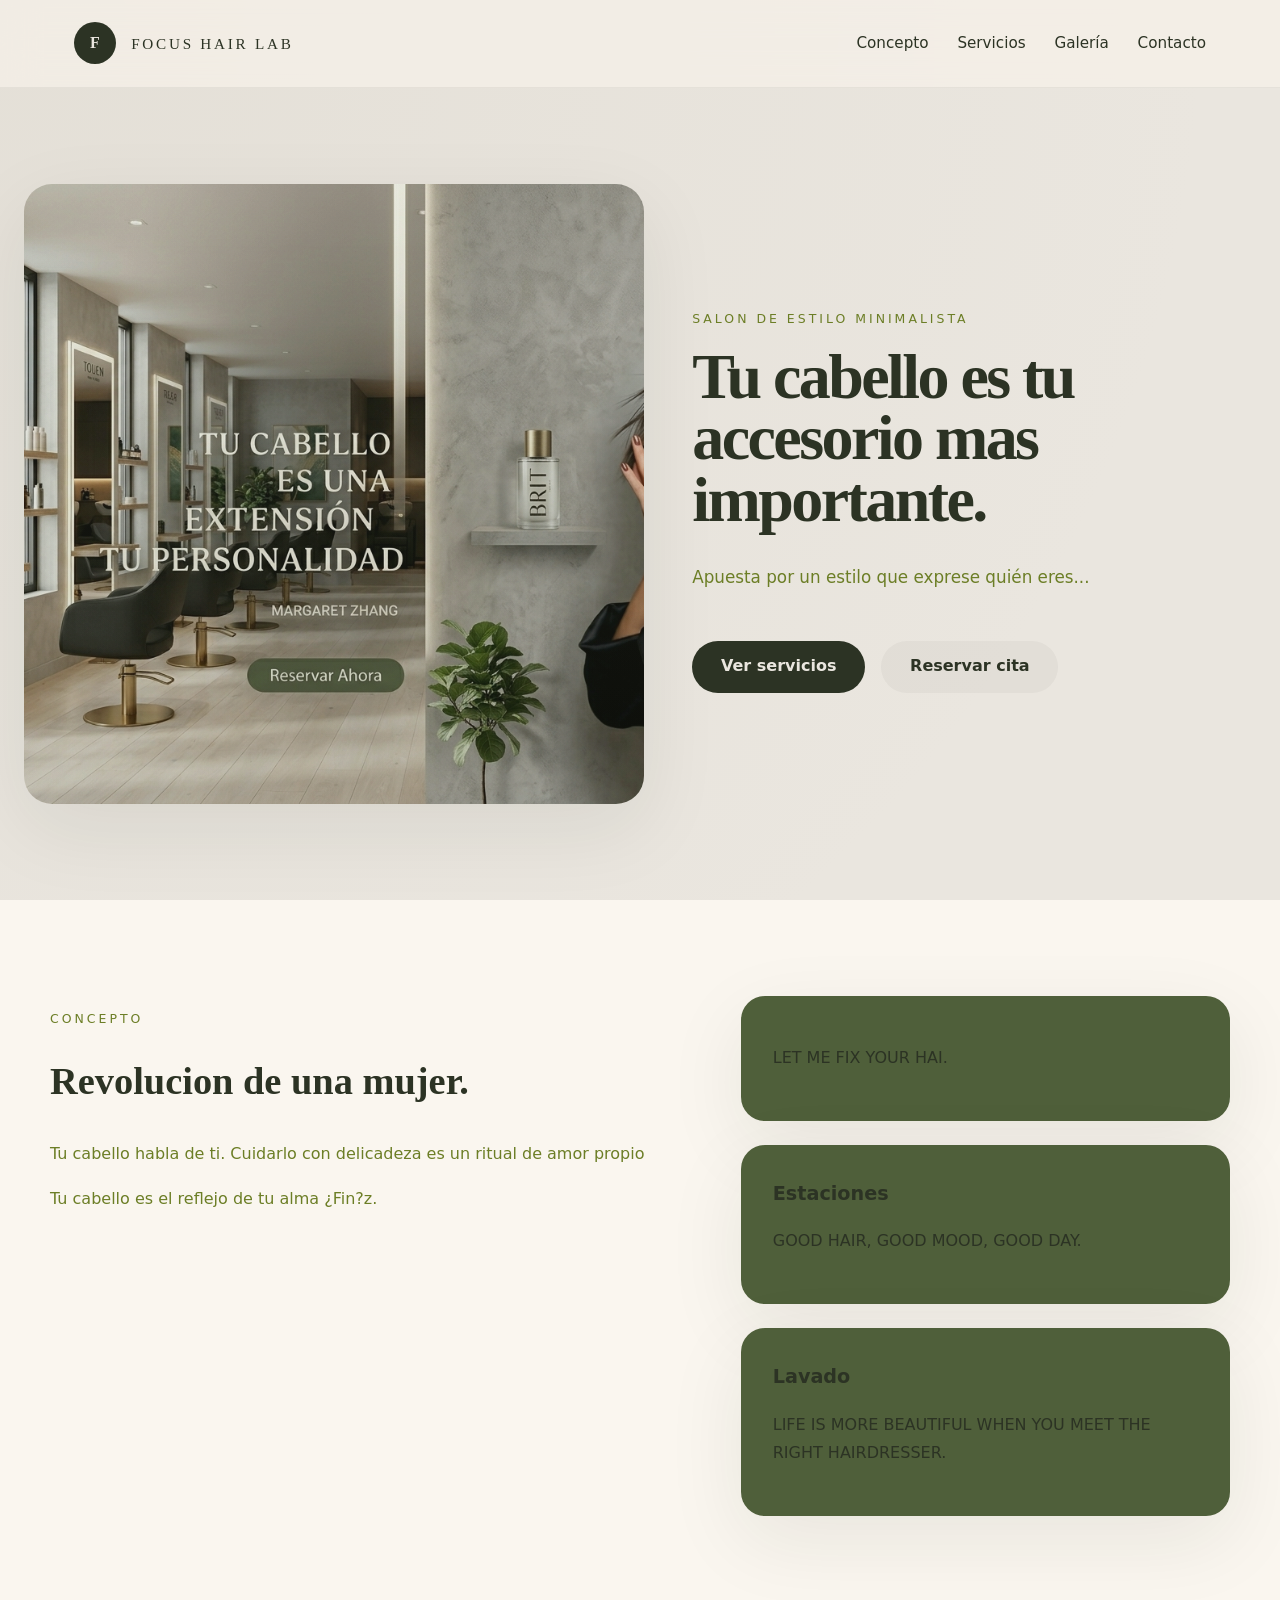
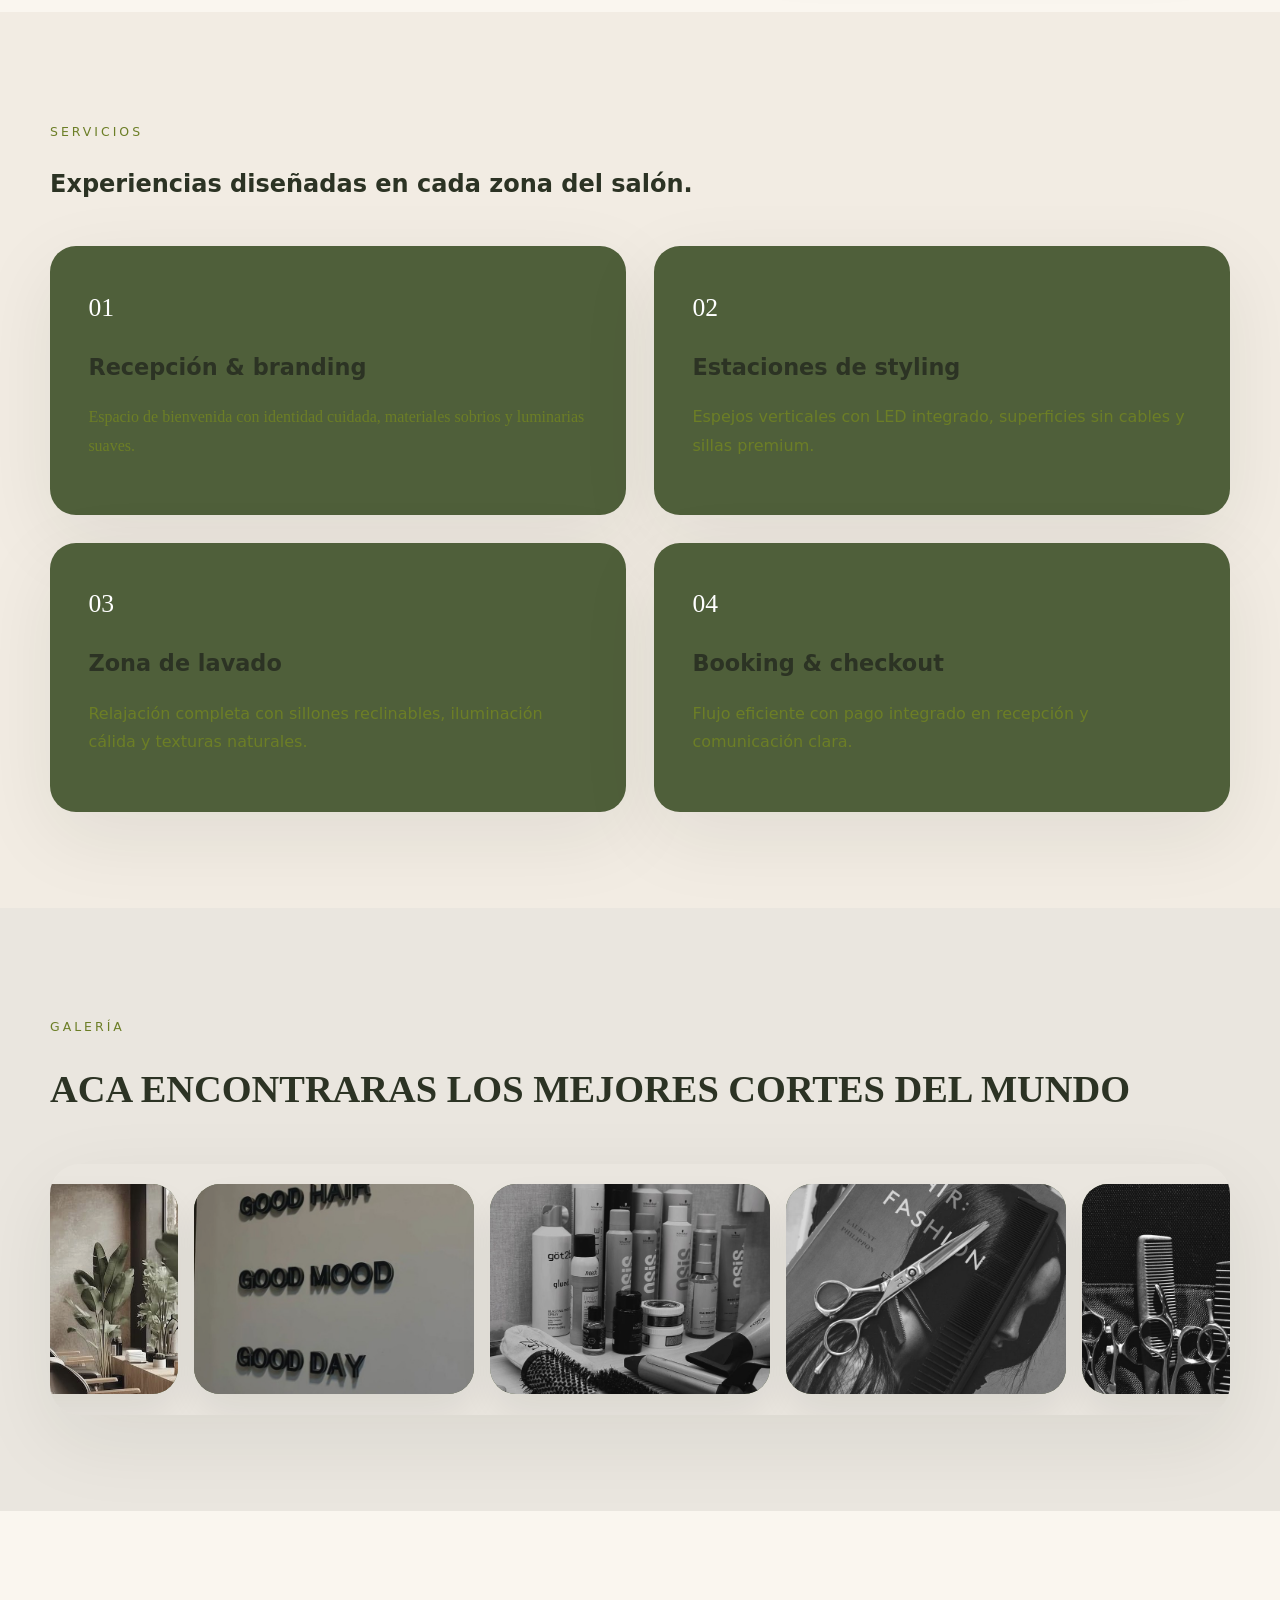
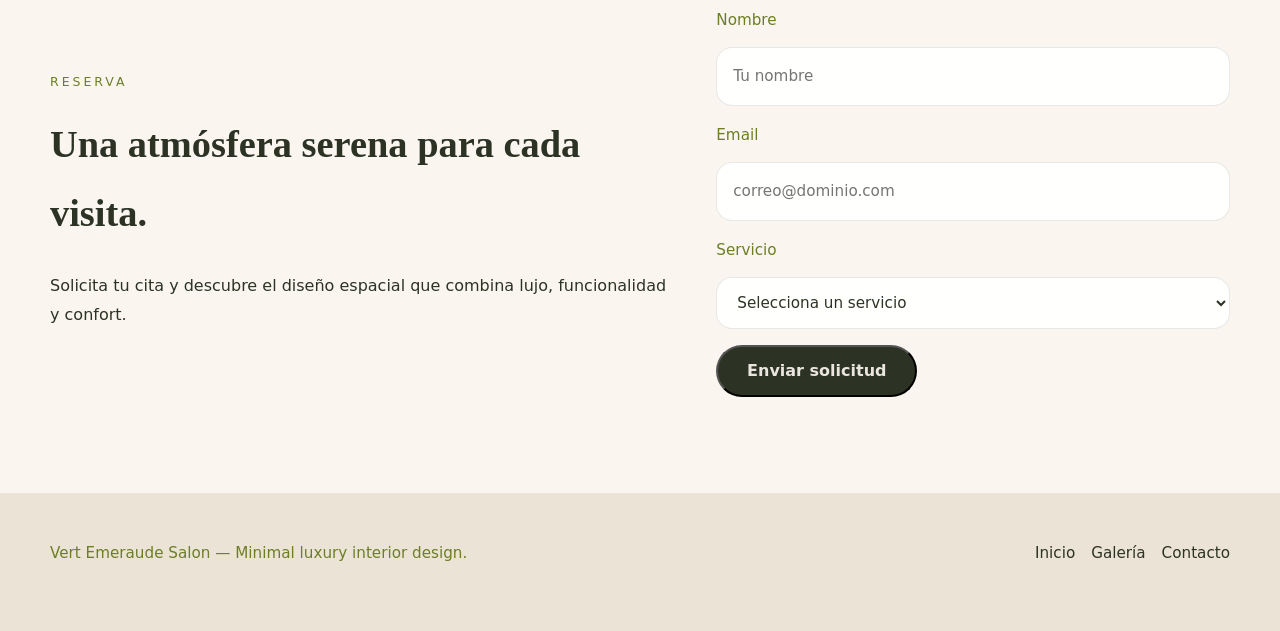
==== commit 29bda82c: "Merge branch 'Nakame-Akame-patch-1' of https://github.com/Nakame-Akame/PELUQUERIA into Nakame-Akame-" ====
--- a/index.html
+++ b/index.html
@@ -1,164 +1,164 @@
-<!DOCTYPE html>
-<html lang="en">
-<head>
-    <meta charset="UTF-8">
-    <meta name="viewport" content="width=device-width, initial-scale=1.0">
-    <title>Focus Hair Lab</title>
-    <link rel="preconnect" href="https://fonts.googleapis.com">
-    <link rel="preconnect" href="https://fonts.gstatic.com" crossorigin>
-    <link href="https://fonts.googleapis.com/css2?family=Great+Vibes&display=swap" rel="stylesheet">
-    <link rel="stylesheet" href="style.css">
-</head>
-<body>
-    <div class="progress" aria-hidden="true"><span></span></div>
-    <header class="site-header">
-        <div class="container header-inner">
-            <a href="#hero" class="brand">
-                <span class="brand-mark">F</span>
-                <span class="brand-text">Focus Hair Lab</span>
-            </a>
-            <nav class="nav-menu">
-                <a href="#about">Concepto</a>
-                <a href="#services">Servicios</a>
-                <a href="#gallery">Galería</a>
-                <a href="#contact">Contacto</a>
-            </nav>
-        </div>
-    </header>
-
-    <main>
-        <section id="hero" class="hero section hero-split reveal stagger-group">
-            <div class="hero-image" aria-hidden="true"></div>
-            <div class="hero-copy">
-                <p class="eyebrow stagger-item">Salon de estilo minimalista</p>
-                <h1 class="stagger-item">Tu cabello es tu accesorio mas importante.</h1>
-                <p class="hero-text stagger-item">Apuesta por un estilo que exprese quién eres...</p>
-                <div class="hero-actions stagger-item">
-                    <a href="#services" class="button button-primary">Ver servicios</a>
-                    <a href="#contact" class="button button-secondary">Reservar cita</a>
-                </div>
-            </div>
-        </section>
-
-        <section id="about" class="section section-light reveal">
-            <div class="container grid about-grid">
-                <div class="about-copy">
-                    <p class="section-label">Concepto</p>
-                    <h2> Revolucion de una mujer.</h2>
-                    <p>Tu cabello habla de ti. Cuidarlo con delicadeza es un ritual de amor propio</p>
-                    <p>Tu cabello es el reflejo de tu alma ¿Fin?z.</p>
-                </div>
-                <div class="about-cards stagger-group">
-                    <article class="info-card stagger-item">
-                        <h3></h3>
-                        <p>LET ME FIX YOUR HAI.</p>
-                    </article>
-                    <article class="info-card stagger-item">
-                        <h3>Estaciones</h3>
-                        <p>GOOD HAIR, GOOD MOOD, GOOD DAY.</p>
-                    </article>
-                    <article class="info-card stagger-item">
-                        <h3>Lavado</h3>
-                        <p>LIFE IS MORE BEAUTIFUL WHEN YOU MEET THE RIGHT HAIRDRESSER.</p>
-                    </article>
-                </div>
-            </div>
-        </section>
-
-        <section id="services" class="section section-dark reveal">
-            <div class="container">
-                <p class="section-label">Servicios</p>
-                <h2>Experiencias diseñadas en cada zona del salón.</h2>
-                <div class="services-grid stagger-group">
-                    <article class="service-card stagger-item">
-                        <span style="color: rgb(255, 255, 255);">01</span>
-                        <h3>Recepción & branding</h3>
-                        <p style="font-family: cursive;">Espacio de bienvenida con identidad cuidada, materiales sobrios y luminarias suaves.</p>
-                    </article>
-                    <article class="service-card stagger-item">
-                        <span style="color: rgb(254, 255, 255);">02</span>
-                        <h3>Estaciones de styling</h3>
-                        <p>Espejos verticales con LED integrado, superficies sin cables y sillas premium.</p>
-                    </article>
-                    <article class="service-card stagger-item">
-                        <span style="color: rgb(255, 255, 255);">03</span>
-                        <h3>Zona de lavado</h3>
-                        <p>Relajación completa con sillones reclinables, iluminación cálida y texturas naturales.</p>
-                    </article>
-                    <article class="service-card stagger-item">
-                        <span style="color: rgb(255, 255, 255);">04</span>
-                        <h3>Booking & checkout</h3>
-                        <p>Flujo eficiente con pago integrado en recepción y comunicación clara.</p>
-                    </article>
-                </div>
-            </div>
-        </section>
-
-        <section id="gallery" class="section reveal">
-            <div class="container">
-                <div class="section-heading">
-                    <p class="section-label">Galería</p>
-                    <h2>ACA ENCONTRARAS LOS MEJORES CORTES DEL MUNDO</h2>
-                </div>
-                <div class="carousel horizontal-carousel reveal">
-                    <div class="carousel-track-wrapper">
-                        <div class="carousel-track">
-                            <article class="carousel-slide stagger-item"><img loading="lazy" src="imagenes/DXD.png" alt="Interior de salón elegante" /></article>
-                            <article class="carousel-slide stagger-item"><img loading="lazy" src="imagenes/ADA.png" alt="Estación de peinado moderna" /></article>
-                            <article class="carousel-slide stagger-item"><img loading="lazy" src="imagenes/EJE.png" alt="Detalle de mobiliario minimalista" /></article>
-                            <article class="carousel-slide stagger-item"><img loading="lazy" src="imagenes/imag.png" alt="Zona de lavado refinada" /></article>
-                            <article class="carousel-slide stagger-item"><img loading="lazy" src="imagenes/2.png" alt="Texturas suaves y plantas" /></article>
-                            <article class="carousel-slide stagger-item"><img loading="lazy" src="imagenes/3.png" alt="Madera natural y metal negro" /></article>
-                            <article class="carousel-slide stagger-item"><img loading="lazy" src="imagenes/4.png" alt="Acentos de lujo discretos" /></article>
-                            <article class="carousel-slide stagger-item"><img loading="lazy" src="imagenes/5.png" alt="Iluminación ambiental cálida" /></article>
-                        </div>
-                    </div>
-                </div>
-            </div>
-        </section>
-
-        <section id="contact" class="section section-light reveal">
-            <div class="container contact-grid">
-                <div>
-                    <p class="section-label">Reserva</p>
-                    <h2>Una atmósfera serena para cada visita.</h2>
-                    <p>Solicita tu cita y descubre el diseño espacial que combina lujo, funcionalidad y confort.</p>
-                </div>
-                <form class="contact-form" action="#" method="post">
-                    <label>
-                        Nombre
-                        <input type="text" name="name" placeholder="Tu nombre" required>
-                    </label>
-                    <label>
-                        Email
-                        <input type="email" name="email" placeholder="correo@dominio.com" required>
-                    </label>
-                    <label>
-                        Servicio
-                        <select name="service" required>
-                            <option value="">Selecciona un servicio</option>
-                            <option>Styling</option>
-                            <option>Lavado premium</option>
-                            <option>Color & tratamiento</option>
-                        </select>
-                    </label>
-                    <button type="submit" class="button button-primary">Enviar solicitud</button>
-                </form>
-            </div>
-        </section>
-    </main>
-
-    <footer class="site-footer">
-        <div class="container footer-inner">
-            <p>Vert Emeraude Salon — Minimal luxury interior design.</p>
-            <div class="footer-links">
-                <a href="#hero">Inicio</a>
-                <a href="#gallery">Galería</a>
-                <a href="#contact">Contacto</a>
-            </div>
-        </div>
-    </footer>
-
-    <script src="Funciones.js" defer></script>
-</body>
+<!DOCTYPE html>
+<html lang="en">
+<head>
+    <meta charset="UTF-8">
+    <meta name="viewport" content="width=device-width, initial-scale=1.0">
+    <title>Focus Hair Lab</title>
+    <link rel="preconnect" href="https://fonts.googleapis.com">
+    <link rel="preconnect" href="https://fonts.gstatic.com" crossorigin>
+    <link href="https://fonts.googleapis.com/css2?family=Great+Vibes&display=swap" rel="stylesheet">
+    <link rel="stylesheet" href="style.css">
+</head>
+<body>
+    <div class="progress" aria-hidden="true"><span></span></div>
+    <header class="site-header">
+        <div class="container header-inner">
+            <a href="#hero" class="brand">
+                <span class="brand-mark">F</span>
+                <span class="brand-text">Focus Hair Lab</span>
+            </a>
+            <nav class="nav-menu">
+                <a href="#about">Concepto</a>
+                <a href="#services">Servicios</a>
+                <a href="#gallery">Galería</a>
+                <a href="#contact">Contacto</a>
+            </nav>
+        </div>
+    </header>
+
+    <main>
+        <section id="hero" class="hero section hero-split reveal stagger-group">
+            <div class="hero-image" aria-hidden="true"></div>
+            <div class="hero-copy">
+                <p class="eyebrow stagger-item">Salon de estilo minimalista</p>
+                <h1 class="stagger-item">Tu cabello es tu accesorio mas importante.</h1>
+                <p class="hero-text stagger-item">Apuesta por un estilo que exprese quién eres...</p>
+                <div class="hero-actions stagger-item">
+                    <a href="#services" class="button button-primary">Ver servicios</a>
+                    <a href="#contact" class="button button-secondary">Reservar cita</a>
+                </div>
+            </div>
+        </section>
+
+        <section id="about" class="section section-light reveal">
+            <div class="container grid about-grid">
+                <div class="about-copy">
+                    <p class="section-label">Concepto</p>
+                    <h2> Revolucion de una mujer.</h2>
+                    <p>Tu cabello habla de ti. Cuidarlo con delicadeza es un ritual de amor propio</p>
+                    <p>Tu cabello es el reflejo de tu alma ¿Fin?z.</p>
+                </div>
+                <div class="about-cards stagger-group">
+                    <article class="info-card stagger-item">
+                        <h3></h3>
+                        <p>LET ME FIX YOUR HAI.</p>
+                    </article>
+                    <article class="info-card stagger-item">
+                        <h3>Estaciones</h3>
+                        <p>GOOD HAIR, GOOD MOOD, GOOD DAY.</p>
+                    </article>
+                    <article class="info-card stagger-item">
+                        <h3>Lavado</h3>
+                        <p>LIFE IS MORE BEAUTIFUL WHEN YOU MEET THE RIGHT HAIRDRESSER.</p>
+                    </article>
+                </div>
+            </div>
+        </section>
+
+        <section id="services" class="section section-dark reveal">
+            <div class="container">
+                <p class="section-label">Servicios</p>
+                <h2>Experiencias diseñadas en cada zona del salón.</h2>
+                <div class="services-grid stagger-group">
+                    <article class="service-card stagger-item">
+                        <span style="color: rgb(255, 255, 255);">01</span>
+                        <h3>Recepción & branding</h3>
+                        <p style="font-family: cursive;">Espacio de bienvenida con identidad cuidada, materiales sobrios y luminarias suaves.</p>
+                    </article>
+                    <article class="service-card stagger-item">
+                        <span style="color: rgb(254, 255, 255);">02</span>
+                        <h3>Estaciones de styling</h3>
+                        <p>Espejos verticales con LED integrado, superficies sin cables y sillas premium.</p>
+                    </article>
+                    <article class="service-card stagger-item">
+                        <span style="color: rgb(255, 255, 255);">03</span>
+                        <h3>Zona de lavado</h3>
+                        <p>Relajación completa con sillones reclinables, iluminación cálida y texturas naturales.</p>
+                    </article>
+                    <article class="service-card stagger-item">
+                        <span style="color: rgb(255, 255, 255);">04</span>
+                        <h3>Booking & checkout</h3>
+                        <p>Flujo eficiente con pago integrado en recepción y comunicación clara.</p>
+                    </article>
+                </div>
+            </div>
+        </section>
+
+        <section id="gallery" class="section reveal">
+            <div class="container">
+                <div class="section-heading">
+                    <p class="section-label">Galería</p>
+                    <h2>ACA ENCONTRARAS LOS MEJORES CORTES DEL MUNDO</h2>
+                </div>
+                <div class="carousel horizontal-carousel reveal">
+                    <div class="carousel-track-wrapper">
+                        <div class="carousel-track">
+                            <article class="carousel-slide stagger-item"><img loading="lazy" src="imagenes/DXD.png" alt="Interior de salón elegante" /></article>
+                            <article class="carousel-slide stagger-item"><img loading="lazy" src="imagenes/ADA.png" alt="Estación de peinado moderna" /></article>
+                            <article class="carousel-slide stagger-item"><img loading="lazy" src="imagenes/EJE.png" alt="Detalle de mobiliario minimalista" /></article>
+                            <article class="carousel-slide stagger-item"><img loading="lazy" src="imagenes/imag.png" alt="Zona de lavado refinada" /></article>
+                            <article class="carousel-slide stagger-item"><img loading="lazy" src="imagenes/2.png" alt="Texturas suaves y plantas" /></article>
+                            <article class="carousel-slide stagger-item"><img loading="lazy" src="imagenes/3.png" alt="Madera natural y metal negro" /></article>
+                            <article class="carousel-slide stagger-item"><img loading="lazy" src="imagenes/4.png" alt="Acentos de lujo discretos" /></article>
+                            <article class="carousel-slide stagger-item"><img loading="lazy" src="imagenes/5.png" alt="Iluminación ambiental cálida" /></article>
+                        </div>
+                    </div>
+                </div>
+            </div>
+        </section>
+
+        <section id="contact" class="section section-light reveal">
+            <div class="container contact-grid">
+                <div>
+                    <p class="section-label">Reserva</p>
+                    <h2>Una atmósfera serena para cada visita.</h2>
+                    <p>Solicita tu cita y descubre el diseño espacial que combina lujo, funcionalidad y confort.</p>
+                </div>
+                <form class="contact-form" action="#" method="post">
+                    <label>
+                        Nombre
+                        <input type="text" name="name" placeholder="Tu nombre" required>
+                    </label>
+                    <label>
+                        Email
+                        <input type="email" name="email" placeholder="correo@dominio.com" required>
+                    </label>
+                    <label>
+                        Servicio
+                        <select name="service" required>
+                            <option value="">Selecciona un servicio</option>
+                            <option>Styling</option>
+                            <option>Lavado premium</option>
+                            <option>Color & tratamiento</option>
+                        </select>
+                    </label>
+                    <button type="submit" class="button button-primary">Enviar solicitud</button>
+                </form>
+            </div>
+        </section>
+    </main>
+
+    <footer class="site-footer">
+        <div class="container footer-inner">
+            <p>Vert Emeraude Salon — Minimal luxury interior design.</p>
+            <div class="footer-links">
+                <a href="#hero">Inicio</a>
+                <a href="#gallery">Galería</a>
+                <a href="#contact">Contacto</a>
+            </div>
+        </div>
+    </footer>
+
+    <script src="Funciones.js" defer></script>
+</body>
 </html>
--- a/style.css
+++ b/style.css
@@ -1,605 +1,605 @@
-:root {
-    color-scheme: light;
-    --bg: #EAE6DF;
-    --bg-soft: #F4F1EC;
-    --surface: #4f5f3a;
-    --text: #2C3324;
-    --muted: #6c7e26;
-    --accent: #202517;
-    --accent-soft: #A8B89F;
-    --emerald: #6C8B6D;
-    --shadow: 0 24px 80px rgba(31, 34, 31, 0.08);
-    --motion: cubic-bezier(0.22, 1, 0.36, 1);
-    --radius: 28px;
-    --transition: 0.85s var(--motion);
-}
-
-* {
-    box-sizing: border-box;
-}
-
-span
-{
-    font-family: cursive;
-}
-
-.h2
-{
-    font-family: emerald, serif;
-    margin: 0 0 1.5rem;
-}
-
-html {
-    scroll-behavior: smooth;
-}
-
-body {
-    margin: 0;
-    min-height: 100vh;
-    background: radial-gradient(circle at top left, rgba(206, 200, 186, 0.22), transparent 30%), var(--bg);
-    color: var(--text);
-    font-family: "Inter", system-ui, sans-serif;
-    line-height: 1.8;
-}
-
-img {
-    max-width: 100%;
-    display: block;
-}
-
-button,
-input,
-select {
-    font: inherit;
-}
-
-button {
-    cursor: pointer;
-}
-
-.progress {
-    position: fixed;
-    inset: 0 0 auto 0;
-    height: 4px;
-    width: 100%;
-    background: transparent;
-    z-index: 99;
-}
-
-.progress span {
-    display: block;
-    height: 100%;
-    width: 0;
-    background: linear-gradient(90deg, var(--accent), var(--text));
-    transition: width 0.2s ease;
-}
-
-.site-header {
-    position: sticky;
-    top: 0;
-    z-index: 50;
-    backdrop-filter: blur(18px);
-    background: rgba(246, 241, 233, 0.75);
-    border-bottom: 1px solid rgba(31, 34, 31, 0.06);
-    transition: background 0.3s ease, box-shadow 0.3s ease;
-}
-
-.site-header.scrolled {
-    background: rgba(246, 241, 233, 0.94);
-    box-shadow: 0 18px 50px rgba(31, 34, 31, 0.08);
-}
-
-.header-inner {
-    display: flex;
-    align-items: center;
-    justify-content: space-between;
-    gap: 2rem;
-    padding: 1.4rem 1.5rem;
-    max-width: 1240px;
-    margin: 0 auto;
-}
-
-.brand {
-    display: inline-flex;
-    align-items: center;
-    gap: 0.95rem;
-    text-decoration: none;
-    color: var(--text);
-}
-
-.brand-mark {
-    width: 42px;
-    height: 42px;
-    display: grid;
-    place-items: center;
-    border-radius: 50%;
-    background: var(--text);
-    color: var(--bg);
-    font-weight: 700;
-    letter-spacing: 0.02em;
-}
-
-.brand-text {
-    font-size: 0.95rem;
-    letter-spacing: 0.18em;
-    text-transform: uppercase;
-}
-
-.nav-menu {
-    display: flex;
-    align-items: center;
-    gap: 1.8rem;
-}
-
-.nav-menu a {
-    position: relative;
-    text-decoration: none;
-    color: var(--text);
-    font-size: 0.95rem;
-    transition: color var(--transition);
-}
-
-.nav-menu a:hover {
-    color: var(--accent);
-}
-
-.section {
-    padding: 6rem 1.5rem;
-}
-
-.section-light {
-    background: #faf6ef;
-}
-
-.section-dark {
-    background: #f2ece3;
-}
-
-.container {
-    width: min(1180px, calc(100% - 3rem));
-    margin: 0 auto;
-}
-
-.hero {
-    min-height: calc(100vh - 90px);
-    display: grid;
-    grid-template-columns: minmax(320px, 1.1fr) 1fr;
-    align-items: center;
-    gap: 3rem;
-}
-
-.hero-image {
-    min-height: 620px;
-    border-radius: var(--radius);
-    background: linear-gradient(180deg, rgba(79,91,58,0.12), rgba(79,91,58,0.14)), url('imagenes/8.png');
-    background-size: cover;
-    background-position: center;
-    box-shadow: var(--shadow);
-    position: relative;
-    overflow: hidden;
-}
-
-.hero-image::after {
-    content: '';
-    position: absolute;
-    inset: 0;
-    background: linear-gradient(180deg, rgba(246,241,233,0.06) 0%, rgba(31,34,31,0.08) 100%);
-}
-
-.hero-copy {
-    max-width: 580px;
-}
-
-.title
-{
-    font-family: 'Great Vibes', cursive;
-    font-size: clamp(2.4rem, 5vw, 4.5rem);
-    color: var(--accent);
-    margin: 0 0 0.5rem;
-}
-
-.eyebrow,
-.section-label {
-    text-transform: uppercase;
-    letter-spacing: 0.24em;
-    font-size: 0.78rem;
-    color: var(--muted);
-    margin-bottom: 1rem;
-}
-
-.hero h1 {
-    margin: 0;
-    font-family: 'Cormorant Garamond', serif;
-    font-size: clamp(3rem, 5vw, 5rem);
-    line-height: 0.96;
-    letter-spacing: -0.04em;
-}
-
-.hero-text {
-    margin: 2rem 0 3rem;
-    max-width: 44rem;
-    color: var(--muted);
-    font-size: 1.05rem;
-}
-
-.hero-actions {
-    display: flex;
-    flex-wrap: wrap;
-    gap: 1rem;
-}
-
-.button {
-    display: inline-flex;
-    align-items: center;
-    justify-content: center;
-    min-height: 52px;
-    padding: 0 1.8rem;
-    border-radius: 999px;
-    text-decoration: none;
-    font-weight: 600;
-    transition: transform var(--transition), opacity var(--transition), background var(--transition), color var(--transition);
-}
-
-.button:hover {
-    transform: translateY(-4px) scale(1.03);
-    opacity: 0.96;
-    box-shadow: 0 18px 40px rgba(79, 91, 58, 0.12);
-}
-
-.button-primary {
-    background: var(--text);
-    color: var(--bg);
-}
-
-.button-secondary {
-    background: rgba(31,34,31,0.04);
-    color: var(--text);
-}
-
-.about-grid,
-.contact-grid {
-    display: grid;
-    gap: 2.4rem;
-}
-
-.about-grid {
-    grid-template-columns: 1.2fr 0.9fr;
-}
-
-.about-copy h2,
-.section-heading h2,
-.contact-grid h2 {
-    font-family: 'Cormorant Garamond', serif;
-    font-size: clamp(2.1rem, 3vw, 3.4rem);
-    margin: 0 0 1.5rem;
-}
-
-.about-copy p,
-.service-card p,
-.contact-form label,
-.footer-inner p {
-    color: var(--muted);
-}
-
-.about-cards {
-    display: grid;
-    gap: 1.5rem;
-}
-
-.info-card {
-    padding: 2rem;
-    border-radius: 24px;
-    background: var(--surface);
-    box-shadow: var(--shadow);
-}
-
-.info-card h3 {
-    margin-top: 0;
-    margin-bottom: 0.9rem;
-    font-size: 1.2rem;
-}
-
-.services-grid {
-    display: grid;
-    grid-template-columns: repeat(2, minmax(0, 1fr));
-    gap: 1.75rem;
-    margin-top: 2.5rem;
-}
-
-.service-card {
-    padding: 2.4rem;
-    background: var(--surface);
-    border-radius: 26px;
-    box-shadow: var(--shadow);
-    transition: transform var(--transition), box-shadow var(--transition);
-}
-
-.service-card:hover {
-    transform: translateY(-6px);
-    box-shadow: 0 28px 60px rgba(31, 34, 31, 0.12);
-}
-
-.service-card span {
-    display: inline-block;
-    font-family: 'Cormorant Garamond', serif;
-    font-size: 1.6rem;
-    color: var(--accent);
-    margin-bottom: 1rem;
-}
-
-.service-card h3 {
-    margin: 0 0 1rem;
-    font-size: 1.4rem;
-}
-
-.carousel {
-    position: relative;
-    margin-top: 2.5rem;
-}
-
-.carousel-track-wrapper {
-    overflow: hidden;
-    border-radius: 30px;
-    box-shadow: var(--shadow);
-    touch-action: pan-y;
-    cursor: grab;
-}
-
-.carousel-track-wrapper.dragging {
-    cursor: grabbing;
-}
-
-.carousel-track {
-    display: flex;
-    gap: 1rem;
-    transition: none;
-    padding: 1.25rem 0.5rem 1.35rem;
-    will-change: transform;
-}
-
-.carousel-slide {
-    min-width: 280px;
-    flex: 0 0 280px;
-    height: 210px;
-    border-radius: 26px;
-    overflow: hidden;
-    background: var(--surface);
-    position: relative;
-    opacity: 0.95;
-    transform: translateY(0);
-    transition: transform 0.9s var(--motion), box-shadow 0.9s var(--motion), filter 0.9s var(--motion);
-    box-shadow: 0 18px 42px rgba(31, 34, 31, 0.08);
-}
-
-.carousel-slide:hover {
-    transform: translateY(-3px) scale(1.03);
-}
-
-.carousel-slide img {
-    width: 100%;
-    height: 100%;
-    object-fit: cover;
-    display: block;
-    transition: transform 1.1s var(--motion), filter 1.1s var(--motion);
-}
-
-.carousel-slide:hover img {
-    transform: scale(1.04);
-    filter: brightness(1.05);
-}
-
-.carousel-nav {
-    position: absolute;
-    top: 50%;
-    transform: translateY(-50%);
-    width: 52px;
-    height: 52px;
-    border: none;
-    border-radius: 50%;
-    background: rgba(251, 248, 244, 0.92);
-    box-shadow: 0 18px 40px rgba(31, 34, 31, 0.1);
-    color: var(--text);
-    font-size: 1.3rem;
-    cursor: pointer;
-    transition: transform 0.4s var(--motion), background 0.4s var(--motion), box-shadow 0.4s var(--motion);
-}
-
-.carousel-nav:hover {
-    transform: translateY(-50%) scale(1.05);
-    background: rgba(251, 248, 244, 1);
-}
-
-.carousel-prev {
-    left: 0.8rem;
-}
-
-.carousel-next {
-    right: 0.8rem;
-}
-
-.carousel-dots {
-    display: flex;
-    justify-content: center;
-    gap: 0.5rem;
-    margin-top: 1.25rem;
-}
-
-.carousel-dot {
-    width: 10px;
-    height: 10px;
-    border-radius: 50%;
-    background: rgba(79, 91, 58, 0.28);
-    transition: background 0.4s var(--motion), transform 0.4s var(--motion);
-}
-
-.carousel-dot.active {
-    background: var(--accent);
-    transform: scale(1.2);
-}
-
-.reveal {
-    opacity: 0;
-    transform: translateY(28px);
-    transition: opacity 1.2s var(--motion), transform 1.2s var(--motion);
-}
-
-.stagger-group .stagger-item {
-    opacity: 0;
-    transform: translateY(24px);
-    transition: opacity 1.2s var(--motion), transform 1.2s var(--motion);
-}
-
-.stagger-group.show .stagger-item,
-.stagger-item.show {
-    opacity: 1;
-    transform: translateY(0);
-}
-
-.contact-grid {
-    grid-template-columns: 1.1fr 0.9fr;
-    align-items: center;
-}
-
-.contact-form {
-    display: grid;
-    gap: 1rem;
-}
-
-.contact-form label {
-    display: grid;
-    gap: 0.75rem;
-    font-size: 0.95rem;
-}
-
-.contact-form input,
-.contact-form select {
-    width: 100%;
-    min-height: 52px;
-    padding: 0.95rem 1rem;
-    border: 1px solid rgba(31, 34, 31, 0.1);
-    border-radius: 16px;
-    background: rgba(255, 255, 255, 0.92);
-    color: var(--text);
-}
-
-.contact-form button {
-    width: fit-content;
-}
-
-.site-footer {
-    padding: 2rem 1.5rem 3rem;
-    background: #ebe3d6;
-}
-
-.footer-inner {
-    display: flex;
-    justify-content: space-between;
-    align-items: center;
-    gap: 1rem;
-    width: min(1180px, calc(100% - 3rem));
-    margin: 0 auto;
-    font-size: 0.95rem;
-    color: var(--muted);
-}
-
-.footer-links {
-    display: flex;
-    gap: 1rem;
-}
-
-.footer-links a {
-    color: var(--text);
-    text-decoration: none;
-}
-
-.reveal {
-    opacity: 0;
-    transform: translateY(28px);
-    transition: opacity 1.2s var(--motion), transform 1.2s var(--motion);
-}
-
-.stagger-group .stagger-item {
-    opacity: 0;
-    transform: translateY(24px);
-    transition: opacity 1.2s var(--motion), transform 1.2s var(--motion);
-}
-
-.stagger-group.show .stagger-item,
-.stagger-item.show {
-    opacity: 1;
-    transform: translateY(0);
-}
-
-.reveal.show {
-    opacity: 1;
-    transform: translateY(0);
-}
-
-@media (max-width: 980px) {
-    .hero {
-        grid-template-columns: 1fr;
-    }
-
-    .hero-image {
-        min-height: 520px;
-    }
-
-    .about-grid,
-    .contact-grid,
-    .services-grid,
-    .gallery-grid {
-        grid-template-columns: 1fr;
-    }
-
-    .header-inner {
-        flex-direction: column;
-        align-items: flex-start;
-    }
-
-    .nav-menu {
-        flex-wrap: wrap;
-        gap: 1rem;
-    }
-}
-
-@media (max-width: 680px) {
-    .section {
-        padding: 4rem 1rem;
-    }
-
-    .hero h1 {
-        font-size: 2.7rem;
-    }
-
-    .hero-actions {
-        flex-direction: column;
-        align-items: stretch;
-    }
-
-    .button {
-        width: 100%;
-    }
-
-    .carousel-track {
-        padding: 1rem 0.5rem 1.5rem;
-    }
-
-    .carousel-slide {
-        min-width: 92%;
-        flex: 0 0 92%;
-    }
-
-    .gallery-grid {
-        grid-template-columns: repeat(2, minmax(0, 1fr));
-    }
-
-    .hero-image {
-        min-height: 420px;
-    }
-}
-
-@media (max-width: 520px) {
-    .gallery-grid {
-        grid-template-columns: 1fr;
-    }
-}
+:root {
+    color-scheme: light;
+    --bg: #EAE6DF;
+    --bg-soft: #F4F1EC;
+    --surface: #4f5f3a;
+    --text: #2C3324;
+    --muted: #6c7e26;
+    --accent: #202517;
+    --accent-soft: #A8B89F;
+    --emerald: #6C8B6D;
+    --shadow: 0 24px 80px rgba(31, 34, 31, 0.08);
+    --motion: cubic-bezier(0.22, 1, 0.36, 1);
+    --radius: 28px;
+    --transition: 0.85s var(--motion);
+}
+
+* {
+    box-sizing: border-box;
+}
+
+span
+{
+    font-family: cursive;
+}
+
+.h2
+{
+    font-family: emerald, serif;
+    margin: 0 0 1.5rem;
+}
+
+html {
+    scroll-behavior: smooth;
+}
+
+body {
+    margin: 0;
+    min-height: 100vh;
+    background: radial-gradient(circle at top left, rgba(206, 200, 186, 0.22), transparent 30%), var(--bg);
+    color: var(--text);
+    font-family: "Inter", system-ui, sans-serif;
+    line-height: 1.8;
+}
+
+img {
+    max-width: 100%;
+    display: block;
+}
+
+button,
+input,
+select {
+    font: inherit;
+}
+
+button {
+    cursor: pointer;
+}
+
+.progress {
+    position: fixed;
+    inset: 0 0 auto 0;
+    height: 4px;
+    width: 100%;
+    background: transparent;
+    z-index: 99;
+}
+
+.progress span {
+    display: block;
+    height: 100%;
+    width: 0;
+    background: linear-gradient(90deg, var(--accent), var(--text));
+    transition: width 0.2s ease;
+}
+
+.site-header {
+    position: sticky;
+    top: 0;
+    z-index: 50;
+    backdrop-filter: blur(18px);
+    background: rgba(246, 241, 233, 0.75);
+    border-bottom: 1px solid rgba(31, 34, 31, 0.06);
+    transition: background 0.3s ease, box-shadow 0.3s ease;
+}
+
+.site-header.scrolled {
+    background: rgba(246, 241, 233, 0.94);
+    box-shadow: 0 18px 50px rgba(31, 34, 31, 0.08);
+}
+
+.header-inner {
+    display: flex;
+    align-items: center;
+    justify-content: space-between;
+    gap: 2rem;
+    padding: 1.4rem 1.5rem;
+    max-width: 1240px;
+    margin: 0 auto;
+}
+
+.brand {
+    display: inline-flex;
+    align-items: center;
+    gap: 0.95rem;
+    text-decoration: none;
+    color: var(--text);
+}
+
+.brand-mark {
+    width: 42px;
+    height: 42px;
+    display: grid;
+    place-items: center;
+    border-radius: 50%;
+    background: var(--text);
+    color: var(--bg);
+    font-weight: 700;
+    letter-spacing: 0.02em;
+}
+
+.brand-text {
+    font-size: 0.95rem;
+    letter-spacing: 0.18em;
+    text-transform: uppercase;
+}
+
+.nav-menu {
+    display: flex;
+    align-items: center;
+    gap: 1.8rem;
+}
+
+.nav-menu a {
+    position: relative;
+    text-decoration: none;
+    color: var(--text);
+    font-size: 0.95rem;
+    transition: color var(--transition);
+}
+
+.nav-menu a:hover {
+    color: var(--accent);
+}
+
+.section {
+    padding: 6rem 1.5rem;
+}
+
+.section-light {
+    background: #faf6ef;
+}
+
+.section-dark {
+    background: #f2ece3;
+}
+
+.container {
+    width: min(1180px, calc(100% - 3rem));
+    margin: 0 auto;
+}
+
+.hero {
+    min-height: calc(100vh - 90px);
+    display: grid;
+    grid-template-columns: minmax(320px, 1.1fr) 1fr;
+    align-items: center;
+    gap: 3rem;
+}
+
+.hero-image {
+    min-height: 620px;
+    border-radius: var(--radius);
+    background: linear-gradient(180deg, rgba(79,91,58,0.12), rgba(79,91,58,0.14)), url('imagenes/8.png');
+    background-size: cover;
+    background-position: center;
+    box-shadow: var(--shadow);
+    position: relative;
+    overflow: hidden;
+}
+
+.hero-image::after {
+    content: '';
+    position: absolute;
+    inset: 0;
+    background: linear-gradient(180deg, rgba(246,241,233,0.06) 0%, rgba(31,34,31,0.08) 100%);
+}
+
+.hero-copy {
+    max-width: 580px;
+}
+
+.title
+{
+    font-family: 'Great Vibes', cursive;
+    font-size: clamp(2.4rem, 5vw, 4.5rem);
+    color: var(--accent);
+    margin: 0 0 0.5rem;
+}
+
+.eyebrow,
+.section-label {
+    text-transform: uppercase;
+    letter-spacing: 0.24em;
+    font-size: 0.78rem;
+    color: var(--muted);
+    margin-bottom: 1rem;
+}
+
+.hero h1 {
+    margin: 0;
+    font-family: 'Cormorant Garamond', serif;
+    font-size: clamp(3rem, 5vw, 5rem);
+    line-height: 0.96;
+    letter-spacing: -0.04em;
+}
+
+.hero-text {
+    margin: 2rem 0 3rem;
+    max-width: 44rem;
+    color: var(--muted);
+    font-size: 1.05rem;
+}
+
+.hero-actions {
+    display: flex;
+    flex-wrap: wrap;
+    gap: 1rem;
+}
+
+.button {
+    display: inline-flex;
+    align-items: center;
+    justify-content: center;
+    min-height: 52px;
+    padding: 0 1.8rem;
+    border-radius: 999px;
+    text-decoration: none;
+    font-weight: 600;
+    transition: transform var(--transition), opacity var(--transition), background var(--transition), color var(--transition);
+}
+
+.button:hover {
+    transform: translateY(-4px) scale(1.03);
+    opacity: 0.96;
+    box-shadow: 0 18px 40px rgba(79, 91, 58, 0.12);
+}
+
+.button-primary {
+    background: var(--text);
+    color: var(--bg);
+}
+
+.button-secondary {
+    background: rgba(31,34,31,0.04);
+    color: var(--text);
+}
+
+.about-grid,
+.contact-grid {
+    display: grid;
+    gap: 2.4rem;
+}
+
+.about-grid {
+    grid-template-columns: 1.2fr 0.9fr;
+}
+
+.about-copy h2,
+.section-heading h2,
+.contact-grid h2 {
+    font-family: 'Cormorant Garamond', serif;
+    font-size: clamp(2.1rem, 3vw, 3.4rem);
+    margin: 0 0 1.5rem;
+}
+
+.about-copy p,
+.service-card p,
+.contact-form label,
+.footer-inner p {
+    color: var(--muted);
+}
+
+.about-cards {
+    display: grid;
+    gap: 1.5rem;
+}
+
+.info-card {
+    padding: 2rem;
+    border-radius: 24px;
+    background: var(--surface);
+    box-shadow: var(--shadow);
+}
+
+.info-card h3 {
+    margin-top: 0;
+    margin-bottom: 0.9rem;
+    font-size: 1.2rem;
+}
+
+.services-grid {
+    display: grid;
+    grid-template-columns: repeat(2, minmax(0, 1fr));
+    gap: 1.75rem;
+    margin-top: 2.5rem;
+}
+
+.service-card {
+    padding: 2.4rem;
+    background: var(--surface);
+    border-radius: 26px;
+    box-shadow: var(--shadow);
+    transition: transform var(--transition), box-shadow var(--transition);
+}
+
+.service-card:hover {
+    transform: translateY(-6px);
+    box-shadow: 0 28px 60px rgba(31, 34, 31, 0.12);
+}
+
+.service-card span {
+    display: inline-block;
+    font-family: 'Cormorant Garamond', serif;
+    font-size: 1.6rem;
+    color: var(--accent);
+    margin-bottom: 1rem;
+}
+
+.service-card h3 {
+    margin: 0 0 1rem;
+    font-size: 1.4rem;
+}
+
+.carousel {
+    position: relative;
+    margin-top: 2.5rem;
+}
+
+.carousel-track-wrapper {
+    overflow: hidden;
+    border-radius: 30px;
+    box-shadow: var(--shadow);
+    touch-action: pan-y;
+    cursor: grab;
+}
+
+.carousel-track-wrapper.dragging {
+    cursor: grabbing;
+}
+
+.carousel-track {
+    display: flex;
+    gap: 1rem;
+    transition: none;
+    padding: 1.25rem 0.5rem 1.35rem;
+    will-change: transform;
+}
+
+.carousel-slide {
+    min-width: 280px;
+    flex: 0 0 280px;
+    height: 210px;
+    border-radius: 26px;
+    overflow: hidden;
+    background: var(--surface);
+    position: relative;
+    opacity: 0.95;
+    transform: translateY(0);
+    transition: transform 0.9s var(--motion), box-shadow 0.9s var(--motion), filter 0.9s var(--motion);
+    box-shadow: 0 18px 42px rgba(31, 34, 31, 0.08);
+}
+
+.carousel-slide:hover {
+    transform: translateY(-3px) scale(1.03);
+}
+
+.carousel-slide img {
+    width: 100%;
+    height: 100%;
+    object-fit: cover;
+    display: block;
+    transition: transform 1.1s var(--motion), filter 1.1s var(--motion);
+}
+
+.carousel-slide:hover img {
+    transform: scale(1.04);
+    filter: brightness(1.05);
+}
+
+.carousel-nav {
+    position: absolute;
+    top: 50%;
+    transform: translateY(-50%);
+    width: 52px;
+    height: 52px;
+    border: none;
+    border-radius: 50%;
+    background: rgba(251, 248, 244, 0.92);
+    box-shadow: 0 18px 40px rgba(31, 34, 31, 0.1);
+    color: var(--text);
+    font-size: 1.3rem;
+    cursor: pointer;
+    transition: transform 0.4s var(--motion), background 0.4s var(--motion), box-shadow 0.4s var(--motion);
+}
+
+.carousel-nav:hover {
+    transform: translateY(-50%) scale(1.05);
+    background: rgba(251, 248, 244, 1);
+}
+
+.carousel-prev {
+    left: 0.8rem;
+}
+
+.carousel-next {
+    right: 0.8rem;
+}
+
+.carousel-dots {
+    display: flex;
+    justify-content: center;
+    gap: 0.5rem;
+    margin-top: 1.25rem;
+}
+
+.carousel-dot {
+    width: 10px;
+    height: 10px;
+    border-radius: 50%;
+    background: rgba(79, 91, 58, 0.28);
+    transition: background 0.4s var(--motion), transform 0.4s var(--motion);
+}
+
+.carousel-dot.active {
+    background: var(--accent);
+    transform: scale(1.2);
+}
+
+.reveal {
+    opacity: 0;
+    transform: translateY(28px);
+    transition: opacity 1.2s var(--motion), transform 1.2s var(--motion);
+}
+
+.stagger-group .stagger-item {
+    opacity: 0;
+    transform: translateY(24px);
+    transition: opacity 1.2s var(--motion), transform 1.2s var(--motion);
+}
+
+.stagger-group.show .stagger-item,
+.stagger-item.show {
+    opacity: 1;
+    transform: translateY(0);
+}
+
+.contact-grid {
+    grid-template-columns: 1.1fr 0.9fr;
+    align-items: center;
+}
+
+.contact-form {
+    display: grid;
+    gap: 1rem;
+}
+
+.contact-form label {
+    display: grid;
+    gap: 0.75rem;
+    font-size: 0.95rem;
+}
+
+.contact-form input,
+.contact-form select {
+    width: 100%;
+    min-height: 52px;
+    padding: 0.95rem 1rem;
+    border: 1px solid rgba(31, 34, 31, 0.1);
+    border-radius: 16px;
+    background: rgba(255, 255, 255, 0.92);
+    color: var(--text);
+}
+
+.contact-form button {
+    width: fit-content;
+}
+
+.site-footer {
+    padding: 2rem 1.5rem 3rem;
+    background: #ebe3d6;
+}
+
+.footer-inner {
+    display: flex;
+    justify-content: space-between;
+    align-items: center;
+    gap: 1rem;
+    width: min(1180px, calc(100% - 3rem));
+    margin: 0 auto;
+    font-size: 0.95rem;
+    color: var(--muted);
+}
+
+.footer-links {
+    display: flex;
+    gap: 1rem;
+}
+
+.footer-links a {
+    color: var(--text);
+    text-decoration: none;
+}
+
+.reveal {
+    opacity: 0;
+    transform: translateY(28px);
+    transition: opacity 1.2s var(--motion), transform 1.2s var(--motion);
+}
+
+.stagger-group .stagger-item {
+    opacity: 0;
+    transform: translateY(24px);
+    transition: opacity 1.2s var(--motion), transform 1.2s var(--motion);
+}
+
+.stagger-group.show .stagger-item,
+.stagger-item.show {
+    opacity: 1;
+    transform: translateY(0);
+}
+
+.reveal.show {
+    opacity: 1;
+    transform: translateY(0);
+}
+
+@media (max-width: 980px) {
+    .hero {
+        grid-template-columns: 1fr;
+    }
+
+    .hero-image {
+        min-height: 520px;
+    }
+
+    .about-grid,
+    .contact-grid,
+    .services-grid,
+    .gallery-grid {
+        grid-template-columns: 1fr;
+    }
+
+    .header-inner {
+        flex-direction: column;
+        align-items: flex-start;
+    }
+
+    .nav-menu {
+        flex-wrap: wrap;
+        gap: 1rem;
+    }
+}
+
+@media (max-width: 680px) {
+    .section {
+        padding: 4rem 1rem;
+    }
+
+    .hero h1 {
+        font-size: 2.7rem;
+    }
+
+    .hero-actions {
+        flex-direction: column;
+        align-items: stretch;
+    }
+
+    .button {
+        width: 100%;
+    }
+
+    .carousel-track {
+        padding: 1rem 0.5rem 1.5rem;
+    }
+
+    .carousel-slide {
+        min-width: 92%;
+        flex: 0 0 92%;
+    }
+
+    .gallery-grid {
+        grid-template-columns: repeat(2, minmax(0, 1fr));
+    }
+
+    .hero-image {
+        min-height: 420px;
+    }
+}
+
+@media (max-width: 520px) {
+    .gallery-grid {
+        grid-template-columns: 1fr;
+    }
+}
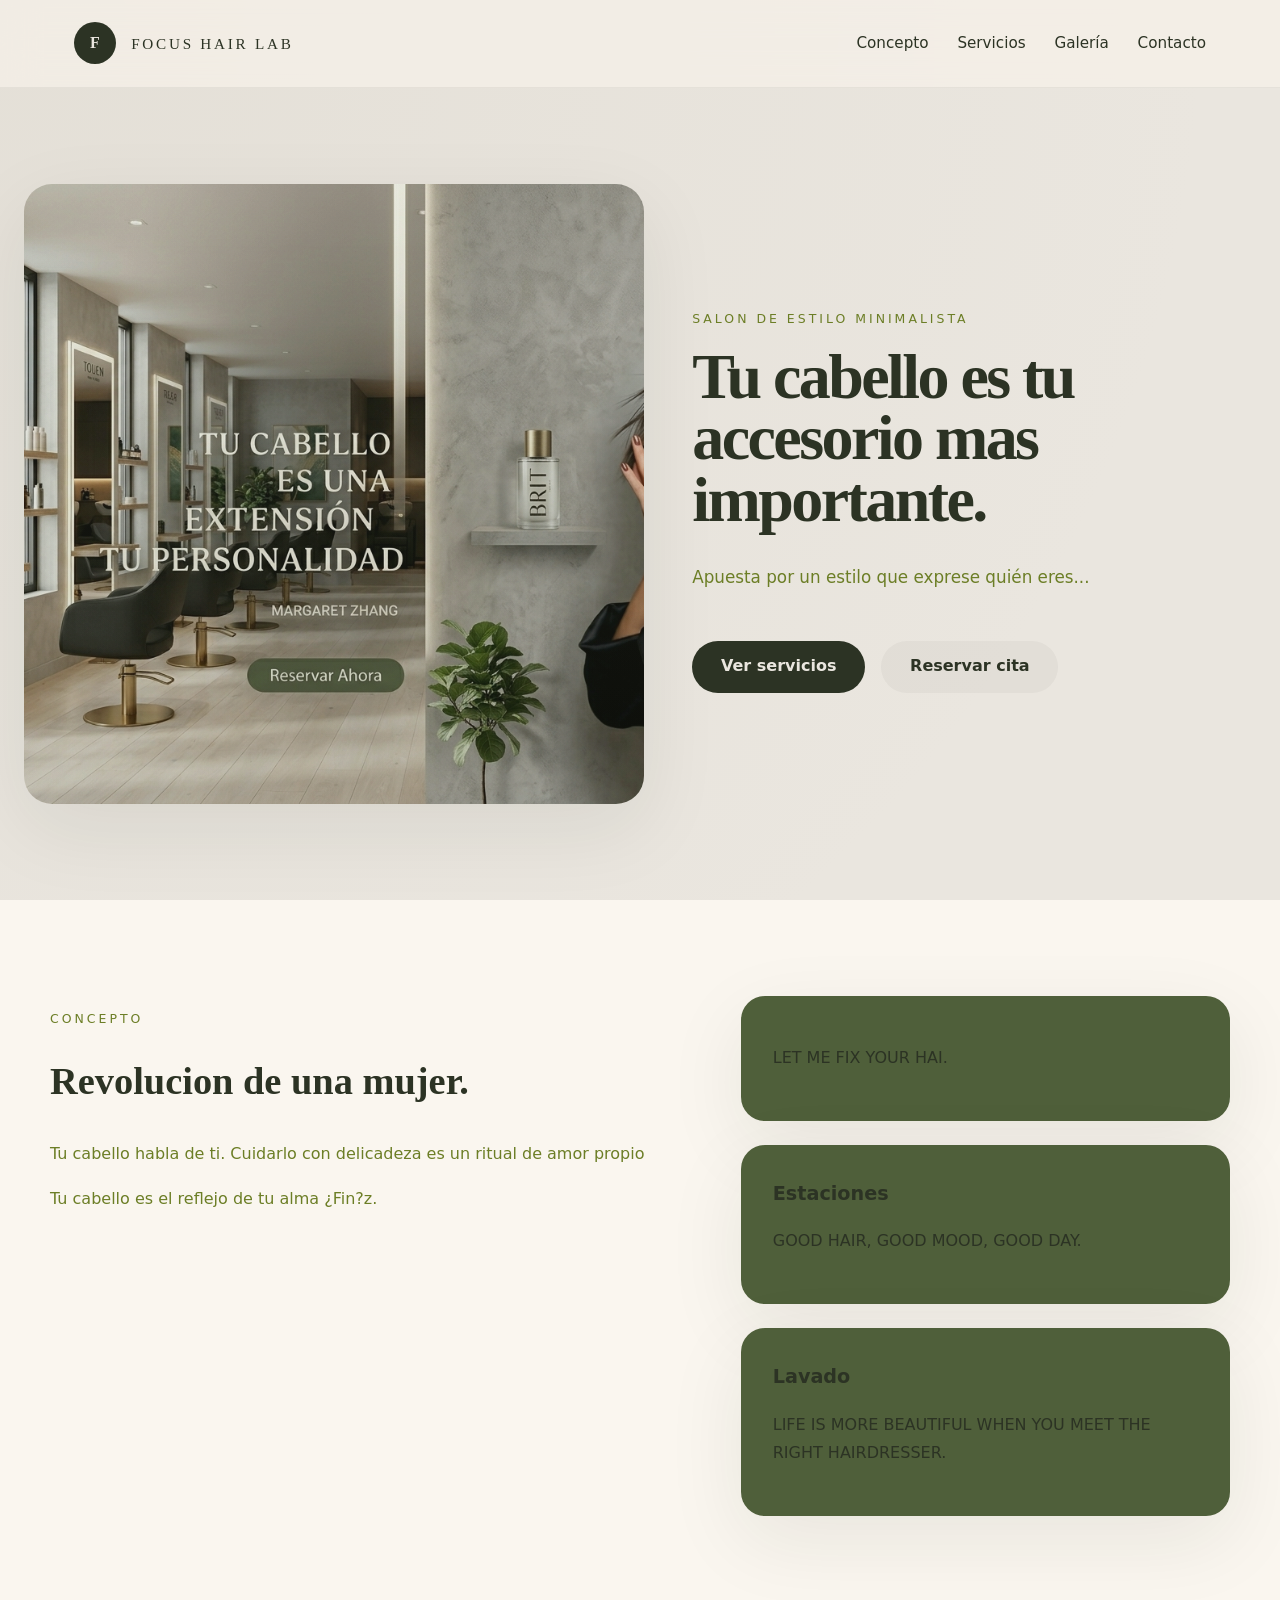
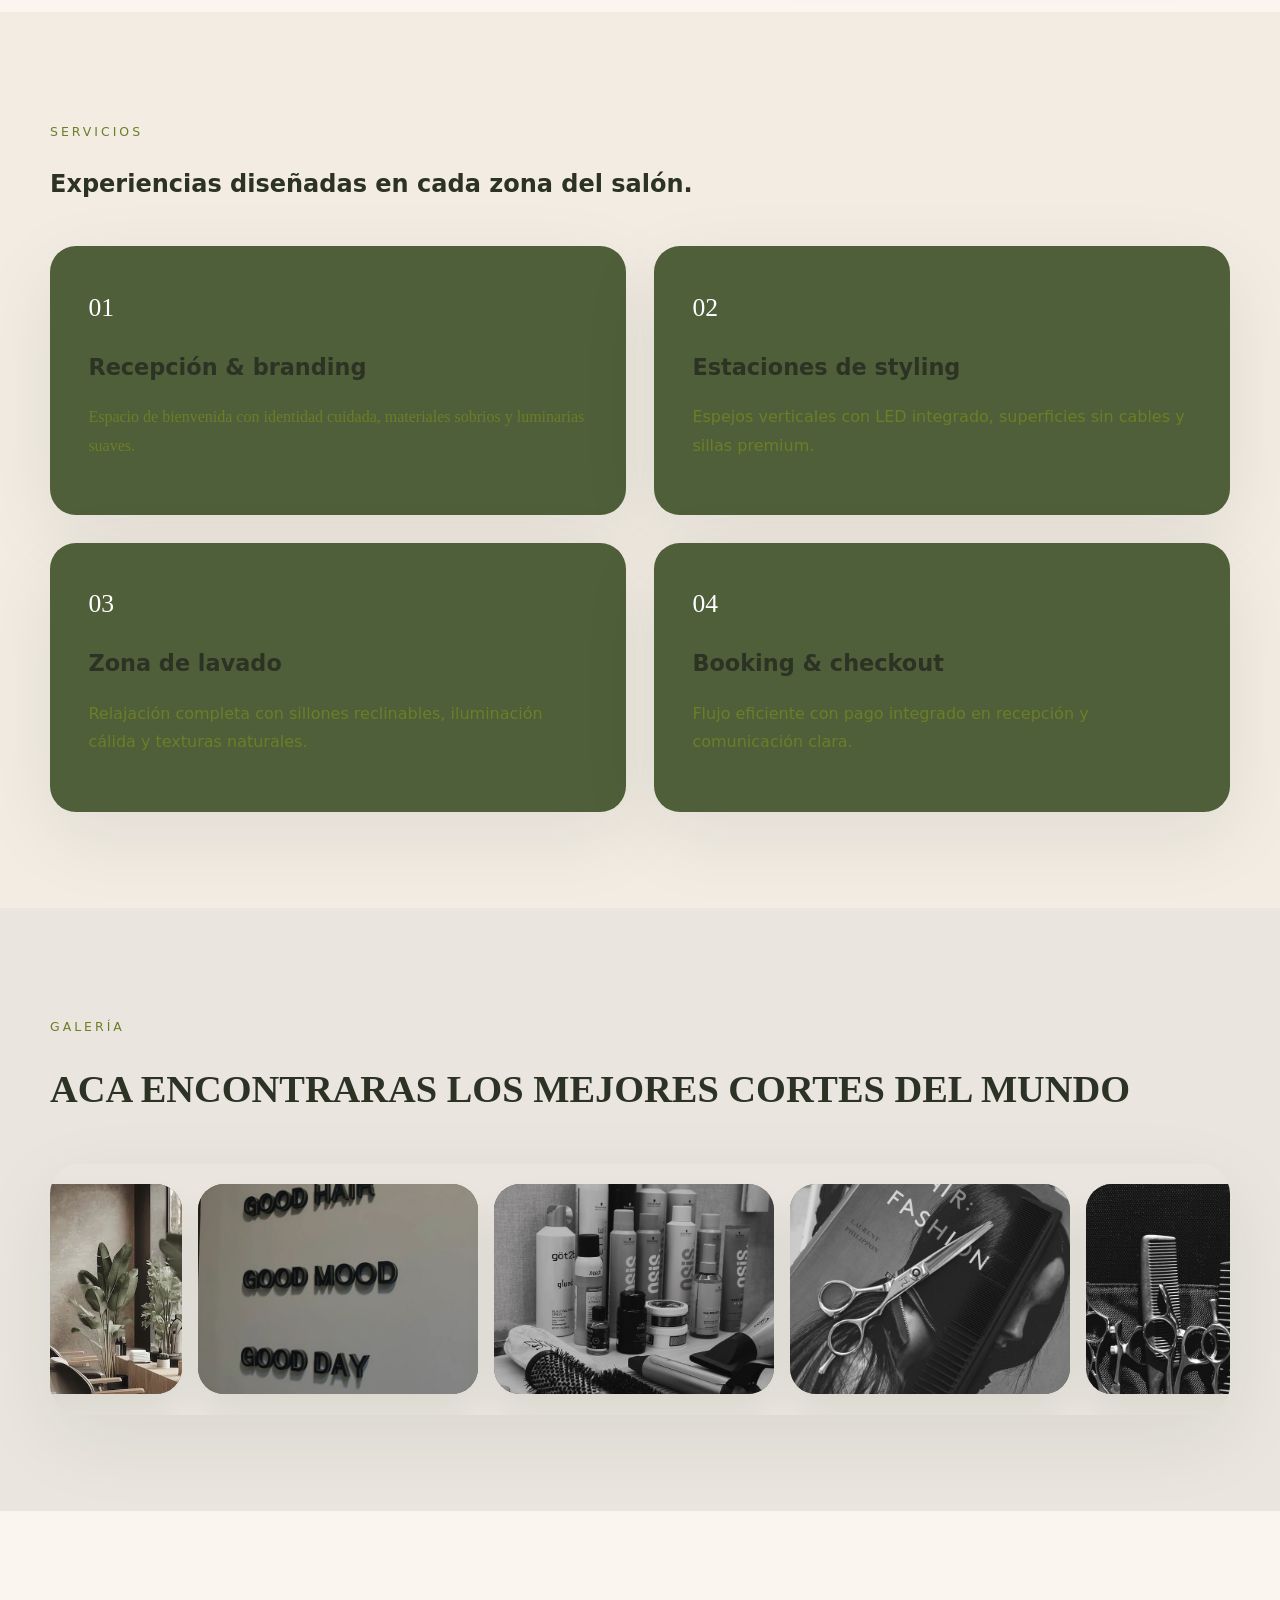
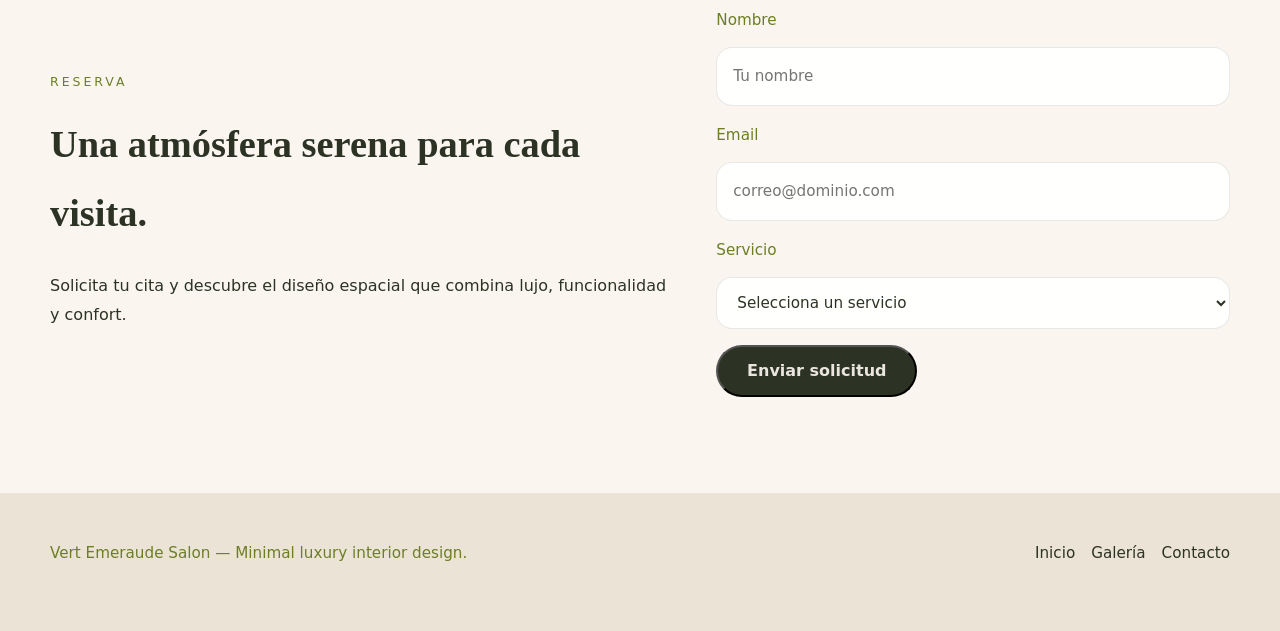
==== commit 554675a7: "Add files via upload" ====
--- a/index.html
+++ b/index.html
@@ -1,164 +1,164 @@
-<!DOCTYPE html>
-<html lang="en">
-<head>
-    <meta charset="UTF-8">
-    <meta name="viewport" content="width=device-width, initial-scale=1.0">
-    <title>Focus Hair Lab</title>
-    <link rel="preconnect" href="https://fonts.googleapis.com">
-    <link rel="preconnect" href="https://fonts.gstatic.com" crossorigin>
-    <link href="https://fonts.googleapis.com/css2?family=Great+Vibes&display=swap" rel="stylesheet">
-    <link rel="stylesheet" href="style.css">
-</head>
-<body>
-    <div class="progress" aria-hidden="true"><span></span></div>
-    <header class="site-header">
-        <div class="container header-inner">
-            <a href="#hero" class="brand">
-                <span class="brand-mark">F</span>
-                <span class="brand-text">Focus Hair Lab</span>
-            </a>
-            <nav class="nav-menu">
-                <a href="#about">Concepto</a>
-                <a href="#services">Servicios</a>
-                <a href="#gallery">Galería</a>
-                <a href="#contact">Contacto</a>
-            </nav>
-        </div>
-    </header>
-
-    <main>
-        <section id="hero" class="hero section hero-split reveal stagger-group">
-            <div class="hero-image" aria-hidden="true"></div>
-            <div class="hero-copy">
-                <p class="eyebrow stagger-item">Salon de estilo minimalista</p>
-                <h1 class="stagger-item">Tu cabello es tu accesorio mas importante.</h1>
-                <p class="hero-text stagger-item">Apuesta por un estilo que exprese quién eres...</p>
-                <div class="hero-actions stagger-item">
-                    <a href="#services" class="button button-primary">Ver servicios</a>
-                    <a href="#contact" class="button button-secondary">Reservar cita</a>
-                </div>
-            </div>
-        </section>
-
-        <section id="about" class="section section-light reveal">
-            <div class="container grid about-grid">
-                <div class="about-copy">
-                    <p class="section-label">Concepto</p>
-                    <h2> Revolucion de una mujer.</h2>
-                    <p>Tu cabello habla de ti. Cuidarlo con delicadeza es un ritual de amor propio</p>
-                    <p>Tu cabello es el reflejo de tu alma ¿Fin?z.</p>
-                </div>
-                <div class="about-cards stagger-group">
-                    <article class="info-card stagger-item">
-                        <h3></h3>
-                        <p>LET ME FIX YOUR HAI.</p>
-                    </article>
-                    <article class="info-card stagger-item">
-                        <h3>Estaciones</h3>
-                        <p>GOOD HAIR, GOOD MOOD, GOOD DAY.</p>
-                    </article>
-                    <article class="info-card stagger-item">
-                        <h3>Lavado</h3>
-                        <p>LIFE IS MORE BEAUTIFUL WHEN YOU MEET THE RIGHT HAIRDRESSER.</p>
-                    </article>
-                </div>
-            </div>
-        </section>
-
-        <section id="services" class="section section-dark reveal">
-            <div class="container">
-                <p class="section-label">Servicios</p>
-                <h2>Experiencias diseñadas en cada zona del salón.</h2>
-                <div class="services-grid stagger-group">
-                    <article class="service-card stagger-item">
-                        <span style="color: rgb(255, 255, 255);">01</span>
-                        <h3>Recepción & branding</h3>
-                        <p style="font-family: cursive;">Espacio de bienvenida con identidad cuidada, materiales sobrios y luminarias suaves.</p>
-                    </article>
-                    <article class="service-card stagger-item">
-                        <span style="color: rgb(254, 255, 255);">02</span>
-                        <h3>Estaciones de styling</h3>
-                        <p>Espejos verticales con LED integrado, superficies sin cables y sillas premium.</p>
-                    </article>
-                    <article class="service-card stagger-item">
-                        <span style="color: rgb(255, 255, 255);">03</span>
-                        <h3>Zona de lavado</h3>
-                        <p>Relajación completa con sillones reclinables, iluminación cálida y texturas naturales.</p>
-                    </article>
-                    <article class="service-card stagger-item">
-                        <span style="color: rgb(255, 255, 255);">04</span>
-                        <h3>Booking & checkout</h3>
-                        <p>Flujo eficiente con pago integrado en recepción y comunicación clara.</p>
-                    </article>
-                </div>
-            </div>
-        </section>
-
-        <section id="gallery" class="section reveal">
-            <div class="container">
-                <div class="section-heading">
-                    <p class="section-label">Galería</p>
-                    <h2>ACA ENCONTRARAS LOS MEJORES CORTES DEL MUNDO</h2>
-                </div>
-                <div class="carousel horizontal-carousel reveal">
-                    <div class="carousel-track-wrapper">
-                        <div class="carousel-track">
-                            <article class="carousel-slide stagger-item"><img loading="lazy" src="imagenes/DXD.png" alt="Interior de salón elegante" /></article>
-                            <article class="carousel-slide stagger-item"><img loading="lazy" src="imagenes/ADA.png" alt="Estación de peinado moderna" /></article>
-                            <article class="carousel-slide stagger-item"><img loading="lazy" src="imagenes/EJE.png" alt="Detalle de mobiliario minimalista" /></article>
-                            <article class="carousel-slide stagger-item"><img loading="lazy" src="imagenes/imag.png" alt="Zona de lavado refinada" /></article>
-                            <article class="carousel-slide stagger-item"><img loading="lazy" src="imagenes/2.png" alt="Texturas suaves y plantas" /></article>
-                            <article class="carousel-slide stagger-item"><img loading="lazy" src="imagenes/3.png" alt="Madera natural y metal negro" /></article>
-                            <article class="carousel-slide stagger-item"><img loading="lazy" src="imagenes/4.png" alt="Acentos de lujo discretos" /></article>
-                            <article class="carousel-slide stagger-item"><img loading="lazy" src="imagenes/5.png" alt="Iluminación ambiental cálida" /></article>
-                        </div>
-                    </div>
-                </div>
-            </div>
-        </section>
-
-        <section id="contact" class="section section-light reveal">
-            <div class="container contact-grid">
-                <div>
-                    <p class="section-label">Reserva</p>
-                    <h2>Una atmósfera serena para cada visita.</h2>
-                    <p>Solicita tu cita y descubre el diseño espacial que combina lujo, funcionalidad y confort.</p>
-                </div>
-                <form class="contact-form" action="#" method="post">
-                    <label>
-                        Nombre
-                        <input type="text" name="name" placeholder="Tu nombre" required>
-                    </label>
-                    <label>
-                        Email
-                        <input type="email" name="email" placeholder="correo@dominio.com" required>
-                    </label>
-                    <label>
-                        Servicio
-                        <select name="service" required>
-                            <option value="">Selecciona un servicio</option>
-                            <option>Styling</option>
-                            <option>Lavado premium</option>
-                            <option>Color & tratamiento</option>
-                        </select>
-                    </label>
-                    <button type="submit" class="button button-primary">Enviar solicitud</button>
-                </form>
-            </div>
-        </section>
-    </main>
-
-    <footer class="site-footer">
-        <div class="container footer-inner">
-            <p>Vert Emeraude Salon — Minimal luxury interior design.</p>
-            <div class="footer-links">
-                <a href="#hero">Inicio</a>
-                <a href="#gallery">Galería</a>
-                <a href="#contact">Contacto</a>
-            </div>
-        </div>
-    </footer>
-
-    <script src="Funciones.js" defer></script>
-</body>
+<!DOCTYPE html>
+<html lang="en">
+<head>
+    <meta charset="UTF-8">
+    <meta name="viewport" content="width=device-width, initial-scale=1.0">
+    <title>Focus Hair Lab</title>
+    <link rel="preconnect" href="https://fonts.googleapis.com">
+    <link rel="preconnect" href="https://fonts.gstatic.com" crossorigin>
+    <link href="https://fonts.googleapis.com/css2?family=Great+Vibes&display=swap" rel="stylesheet">
+    <link rel="stylesheet" href="style.css">
+</head>
+<body>
+    <div class="progress" aria-hidden="true"><span></span></div>
+    <header class="site-header">
+        <div class="container header-inner">
+            <a href="#hero" class="brand">
+                <span class="brand-mark">F</span>
+                <span class="brand-text">Focus Hair Lab</span>
+            </a>
+            <nav class="nav-menu">
+                <a href="#about">Concepto</a>
+                <a href="#services">Servicios</a>
+                <a href="#gallery">Galería</a>
+                <a href="#contact">Contacto</a>
+            </nav>
+        </div>
+    </header>
+
+    <main>
+        <section id="hero" class="hero section hero-split reveal stagger-group">
+            <div class="hero-image" aria-hidden="true"></div>
+            <div class="hero-copy">
+                <p class="eyebrow stagger-item">Salon de estilo minimalista</p>
+                <h1 class="stagger-item">Tu cabello es tu accesorio mas importante.</h1>
+                <p class="hero-text stagger-item">Apuesta por un estilo que exprese quién eres...</p>
+                <div class="hero-actions stagger-item">
+                    <a href="#services" class="button button-primary">Ver servicios</a>
+                    <a href="#contact" class="button button-secondary">Reservar cita</a>
+                </div>
+            </div>
+        </section>
+
+        <section id="about" class="section section-light reveal">
+            <div class="container grid about-grid">
+                <div class="about-copy">
+                    <p class="section-label">Concepto</p>
+                    <h2> Revolucion de una mujer.</h2>
+                    <p>Tu cabello habla de ti. Cuidarlo con delicadeza es un ritual de amor propio</p>
+                    <p>Tu cabello es el reflejo de tu alma ¿Fin?z.</p>
+                </div>
+                <div class="about-cards stagger-group">
+                    <article class="info-card stagger-item">
+                        <h3></h3>
+                        <p>LET ME FIX YOUR HAI.</p>
+                    </article>
+                    <article class="info-card stagger-item">
+                        <h3>Estaciones</h3>
+                        <p>GOOD HAIR, GOOD MOOD, GOOD DAY.</p>
+                    </article>
+                    <article class="info-card stagger-item">
+                        <h3>Lavado</h3>
+                        <p>LIFE IS MORE BEAUTIFUL WHEN YOU MEET THE RIGHT HAIRDRESSER.</p>
+                    </article>
+                </div>
+            </div>
+        </section>
+
+        <section id="services" class="section section-dark reveal">
+            <div class="container">
+                <p class="section-label">Servicios</p>
+                <h2>Experiencias diseñadas en cada zona del salón.</h2>
+                <div class="services-grid stagger-group">
+                    <article class="service-card stagger-item">
+                        <span style="color: rgb(255, 255, 255);">01</span>
+                        <h3>Recepción & branding</h3>
+                        <p style="font-family: cursive;">Espacio de bienvenida con identidad cuidada, materiales sobrios y luminarias suaves.</p>
+                    </article>
+                    <article class="service-card stagger-item">
+                        <span style="color: rgb(254, 255, 255);">02</span>
+                        <h3>Estaciones de styling</h3>
+                        <p>Espejos verticales con LED integrado, superficies sin cables y sillas premium.</p>
+                    </article>
+                    <article class="service-card stagger-item">
+                        <span style="color: rgb(255, 255, 255);">03</span>
+                        <h3>Zona de lavado</h3>
+                        <p>Relajación completa con sillones reclinables, iluminación cálida y texturas naturales.</p>
+                    </article>
+                    <article class="service-card stagger-item">
+                        <span style="color: rgb(255, 255, 255);">04</span>
+                        <h3>Booking & checkout</h3>
+                        <p>Flujo eficiente con pago integrado en recepción y comunicación clara.</p>
+                    </article>
+                </div>
+            </div>
+        </section>
+
+        <section id="gallery" class="section reveal">
+            <div class="container">
+                <div class="section-heading">
+                    <p class="section-label">Galería</p>
+                    <h2>ACA ENCONTRARAS LOS MEJORES CORTES DEL MUNDO</h2>
+                </div>
+                <div class="carousel horizontal-carousel reveal">
+                    <div class="carousel-track-wrapper">
+                        <div class="carousel-track">
+                            <article class="carousel-slide stagger-item"><img loading="lazy" src="imagenes/DXD.png" alt="Interior de salón elegante" /></article>
+                            <article class="carousel-slide stagger-item"><img loading="lazy" src="imagenes/ADA.png" alt="Estación de peinado moderna" /></article>
+                            <article class="carousel-slide stagger-item"><img loading="lazy" src="imagenes/EJE.png" alt="Detalle de mobiliario minimalista" /></article>
+                            <article class="carousel-slide stagger-item"><img loading="lazy" src="imagenes/imag.png" alt="Zona de lavado refinada" /></article>
+                            <article class="carousel-slide stagger-item"><img loading="lazy" src="imagenes/2.png" alt="Texturas suaves y plantas" /></article>
+                            <article class="carousel-slide stagger-item"><img loading="lazy" src="imagenes/3.png" alt="Madera natural y metal negro" /></article>
+                            <article class="carousel-slide stagger-item"><img loading="lazy" src="imagenes/4.png" alt="Acentos de lujo discretos" /></article>
+                            <article class="carousel-slide stagger-item"><img loading="lazy" src="imagenes/5.png" alt="Iluminación ambiental cálida" /></article>
+                        </div>
+                    </div>
+                </div>
+            </div>
+        </section>
+
+        <section id="contact" class="section section-light reveal">
+            <div class="container contact-grid">
+                <div>
+                    <p class="section-label">Reserva</p>
+                    <h2>Una atmósfera serena para cada visita.</h2>
+                    <p>Solicita tu cita y descubre el diseño espacial que combina lujo, funcionalidad y confort.</p>
+                </div>
+                <form class="contact-form" action="#" method="post">
+                    <label>
+                        Nombre
+                        <input type="text" name="name" placeholder="Tu nombre" required>
+                    </label>
+                    <label>
+                        Email
+                        <input type="email" name="email" placeholder="correo@dominio.com" required>
+                    </label>
+                    <label>
+                        Servicio
+                        <select name="service" required>
+                            <option value="">Selecciona un servicio</option>
+                            <option>Styling</option>
+                            <option>Lavado premium</option>
+                            <option>Color & tratamiento</option>
+                        </select>
+                    </label>
+                    <button type="submit" class="button button-primary">Enviar solicitud</button>
+                </form>
+            </div>
+        </section>
+    </main>
+
+    <footer class="site-footer">
+        <div class="container footer-inner">
+            <p>Vert Emeraude Salon — Minimal luxury interior design.</p>
+            <div class="footer-links">
+                <a href="#hero">Inicio</a>
+                <a href="#gallery">Galería</a>
+                <a href="#contact">Contacto</a>
+            </div>
+        </div>
+    </footer>
+
+    <script src="Funciones.js" defer></script>
+</body>
 </html>
--- a/style.css
+++ b/style.css
@@ -1,605 +1,605 @@
-:root {
-    color-scheme: light;
-    --bg: #EAE6DF;
-    --bg-soft: #F4F1EC;
-    --surface: #4f5f3a;
-    --text: #2C3324;
-    --muted: #6c7e26;
-    --accent: #202517;
-    --accent-soft: #A8B89F;
-    --emerald: #6C8B6D;
-    --shadow: 0 24px 80px rgba(31, 34, 31, 0.08);
-    --motion: cubic-bezier(0.22, 1, 0.36, 1);
-    --radius: 28px;
-    --transition: 0.85s var(--motion);
-}
-
-* {
-    box-sizing: border-box;
-}
-
-span
-{
-    font-family: cursive;
-}
-
-.h2
-{
-    font-family: emerald, serif;
-    margin: 0 0 1.5rem;
-}
-
-html {
-    scroll-behavior: smooth;
-}
-
-body {
-    margin: 0;
-    min-height: 100vh;
-    background: radial-gradient(circle at top left, rgba(206, 200, 186, 0.22), transparent 30%), var(--bg);
-    color: var(--text);
-    font-family: "Inter", system-ui, sans-serif;
-    line-height: 1.8;
-}
-
-img {
-    max-width: 100%;
-    display: block;
-}
-
-button,
-input,
-select {
-    font: inherit;
-}
-
-button {
-    cursor: pointer;
-}
-
-.progress {
-    position: fixed;
-    inset: 0 0 auto 0;
-    height: 4px;
-    width: 100%;
-    background: transparent;
-    z-index: 99;
-}
-
-.progress span {
-    display: block;
-    height: 100%;
-    width: 0;
-    background: linear-gradient(90deg, var(--accent), var(--text));
-    transition: width 0.2s ease;
-}
-
-.site-header {
-    position: sticky;
-    top: 0;
-    z-index: 50;
-    backdrop-filter: blur(18px);
-    background: rgba(246, 241, 233, 0.75);
-    border-bottom: 1px solid rgba(31, 34, 31, 0.06);
-    transition: background 0.3s ease, box-shadow 0.3s ease;
-}
-
-.site-header.scrolled {
-    background: rgba(246, 241, 233, 0.94);
-    box-shadow: 0 18px 50px rgba(31, 34, 31, 0.08);
-}
-
-.header-inner {
-    display: flex;
-    align-items: center;
-    justify-content: space-between;
-    gap: 2rem;
-    padding: 1.4rem 1.5rem;
-    max-width: 1240px;
-    margin: 0 auto;
-}
-
-.brand {
-    display: inline-flex;
-    align-items: center;
-    gap: 0.95rem;
-    text-decoration: none;
-    color: var(--text);
-}
-
-.brand-mark {
-    width: 42px;
-    height: 42px;
-    display: grid;
-    place-items: center;
-    border-radius: 50%;
-    background: var(--text);
-    color: var(--bg);
-    font-weight: 700;
-    letter-spacing: 0.02em;
-}
-
-.brand-text {
-    font-size: 0.95rem;
-    letter-spacing: 0.18em;
-    text-transform: uppercase;
-}
-
-.nav-menu {
-    display: flex;
-    align-items: center;
-    gap: 1.8rem;
-}
-
-.nav-menu a {
-    position: relative;
-    text-decoration: none;
-    color: var(--text);
-    font-size: 0.95rem;
-    transition: color var(--transition);
-}
-
-.nav-menu a:hover {
-    color: var(--accent);
-}
-
-.section {
-    padding: 6rem 1.5rem;
-}
-
-.section-light {
-    background: #faf6ef;
-}
-
-.section-dark {
-    background: #f2ece3;
-}
-
-.container {
-    width: min(1180px, calc(100% - 3rem));
-    margin: 0 auto;
-}
-
-.hero {
-    min-height: calc(100vh - 90px);
-    display: grid;
-    grid-template-columns: minmax(320px, 1.1fr) 1fr;
-    align-items: center;
-    gap: 3rem;
-}
-
-.hero-image {
-    min-height: 620px;
-    border-radius: var(--radius);
-    background: linear-gradient(180deg, rgba(79,91,58,0.12), rgba(79,91,58,0.14)), url('imagenes/8.png');
-    background-size: cover;
-    background-position: center;
-    box-shadow: var(--shadow);
-    position: relative;
-    overflow: hidden;
-}
-
-.hero-image::after {
-    content: '';
-    position: absolute;
-    inset: 0;
-    background: linear-gradient(180deg, rgba(246,241,233,0.06) 0%, rgba(31,34,31,0.08) 100%);
-}
-
-.hero-copy {
-    max-width: 580px;
-}
-
-.title
-{
-    font-family: 'Great Vibes', cursive;
-    font-size: clamp(2.4rem, 5vw, 4.5rem);
-    color: var(--accent);
-    margin: 0 0 0.5rem;
-}
-
-.eyebrow,
-.section-label {
-    text-transform: uppercase;
-    letter-spacing: 0.24em;
-    font-size: 0.78rem;
-    color: var(--muted);
-    margin-bottom: 1rem;
-}
-
-.hero h1 {
-    margin: 0;
-    font-family: 'Cormorant Garamond', serif;
-    font-size: clamp(3rem, 5vw, 5rem);
-    line-height: 0.96;
-    letter-spacing: -0.04em;
-}
-
-.hero-text {
-    margin: 2rem 0 3rem;
-    max-width: 44rem;
-    color: var(--muted);
-    font-size: 1.05rem;
-}
-
-.hero-actions {
-    display: flex;
-    flex-wrap: wrap;
-    gap: 1rem;
-}
-
-.button {
-    display: inline-flex;
-    align-items: center;
-    justify-content: center;
-    min-height: 52px;
-    padding: 0 1.8rem;
-    border-radius: 999px;
-    text-decoration: none;
-    font-weight: 600;
-    transition: transform var(--transition), opacity var(--transition), background var(--transition), color var(--transition);
-}
-
-.button:hover {
-    transform: translateY(-4px) scale(1.03);
-    opacity: 0.96;
-    box-shadow: 0 18px 40px rgba(79, 91, 58, 0.12);
-}
-
-.button-primary {
-    background: var(--text);
-    color: var(--bg);
-}
-
-.button-secondary {
-    background: rgba(31,34,31,0.04);
-    color: var(--text);
-}
-
-.about-grid,
-.contact-grid {
-    display: grid;
-    gap: 2.4rem;
-}
-
-.about-grid {
-    grid-template-columns: 1.2fr 0.9fr;
-}
-
-.about-copy h2,
-.section-heading h2,
-.contact-grid h2 {
-    font-family: 'Cormorant Garamond', serif;
-    font-size: clamp(2.1rem, 3vw, 3.4rem);
-    margin: 0 0 1.5rem;
-}
-
-.about-copy p,
-.service-card p,
-.contact-form label,
-.footer-inner p {
-    color: var(--muted);
-}
-
-.about-cards {
-    display: grid;
-    gap: 1.5rem;
-}
-
-.info-card {
-    padding: 2rem;
-    border-radius: 24px;
-    background: var(--surface);
-    box-shadow: var(--shadow);
-}
-
-.info-card h3 {
-    margin-top: 0;
-    margin-bottom: 0.9rem;
-    font-size: 1.2rem;
-}
-
-.services-grid {
-    display: grid;
-    grid-template-columns: repeat(2, minmax(0, 1fr));
-    gap: 1.75rem;
-    margin-top: 2.5rem;
-}
-
-.service-card {
-    padding: 2.4rem;
-    background: var(--surface);
-    border-radius: 26px;
-    box-shadow: var(--shadow);
-    transition: transform var(--transition), box-shadow var(--transition);
-}
-
-.service-card:hover {
-    transform: translateY(-6px);
-    box-shadow: 0 28px 60px rgba(31, 34, 31, 0.12);
-}
-
-.service-card span {
-    display: inline-block;
-    font-family: 'Cormorant Garamond', serif;
-    font-size: 1.6rem;
-    color: var(--accent);
-    margin-bottom: 1rem;
-}
-
-.service-card h3 {
-    margin: 0 0 1rem;
-    font-size: 1.4rem;
-}
-
-.carousel {
-    position: relative;
-    margin-top: 2.5rem;
-}
-
-.carousel-track-wrapper {
-    overflow: hidden;
-    border-radius: 30px;
-    box-shadow: var(--shadow);
-    touch-action: pan-y;
-    cursor: grab;
-}
-
-.carousel-track-wrapper.dragging {
-    cursor: grabbing;
-}
-
-.carousel-track {
-    display: flex;
-    gap: 1rem;
-    transition: none;
-    padding: 1.25rem 0.5rem 1.35rem;
-    will-change: transform;
-}
-
-.carousel-slide {
-    min-width: 280px;
-    flex: 0 0 280px;
-    height: 210px;
-    border-radius: 26px;
-    overflow: hidden;
-    background: var(--surface);
-    position: relative;
-    opacity: 0.95;
-    transform: translateY(0);
-    transition: transform 0.9s var(--motion), box-shadow 0.9s var(--motion), filter 0.9s var(--motion);
-    box-shadow: 0 18px 42px rgba(31, 34, 31, 0.08);
-}
-
-.carousel-slide:hover {
-    transform: translateY(-3px) scale(1.03);
-}
-
-.carousel-slide img {
-    width: 100%;
-    height: 100%;
-    object-fit: cover;
-    display: block;
-    transition: transform 1.1s var(--motion), filter 1.1s var(--motion);
-}
-
-.carousel-slide:hover img {
-    transform: scale(1.04);
-    filter: brightness(1.05);
-}
-
-.carousel-nav {
-    position: absolute;
-    top: 50%;
-    transform: translateY(-50%);
-    width: 52px;
-    height: 52px;
-    border: none;
-    border-radius: 50%;
-    background: rgba(251, 248, 244, 0.92);
-    box-shadow: 0 18px 40px rgba(31, 34, 31, 0.1);
-    color: var(--text);
-    font-size: 1.3rem;
-    cursor: pointer;
-    transition: transform 0.4s var(--motion), background 0.4s var(--motion), box-shadow 0.4s var(--motion);
-}
-
-.carousel-nav:hover {
-    transform: translateY(-50%) scale(1.05);
-    background: rgba(251, 248, 244, 1);
-}
-
-.carousel-prev {
-    left: 0.8rem;
-}
-
-.carousel-next {
-    right: 0.8rem;
-}
-
-.carousel-dots {
-    display: flex;
-    justify-content: center;
-    gap: 0.5rem;
-    margin-top: 1.25rem;
-}
-
-.carousel-dot {
-    width: 10px;
-    height: 10px;
-    border-radius: 50%;
-    background: rgba(79, 91, 58, 0.28);
-    transition: background 0.4s var(--motion), transform 0.4s var(--motion);
-}
-
-.carousel-dot.active {
-    background: var(--accent);
-    transform: scale(1.2);
-}
-
-.reveal {
-    opacity: 0;
-    transform: translateY(28px);
-    transition: opacity 1.2s var(--motion), transform 1.2s var(--motion);
-}
-
-.stagger-group .stagger-item {
-    opacity: 0;
-    transform: translateY(24px);
-    transition: opacity 1.2s var(--motion), transform 1.2s var(--motion);
-}
-
-.stagger-group.show .stagger-item,
-.stagger-item.show {
-    opacity: 1;
-    transform: translateY(0);
-}
-
-.contact-grid {
-    grid-template-columns: 1.1fr 0.9fr;
-    align-items: center;
-}
-
-.contact-form {
-    display: grid;
-    gap: 1rem;
-}
-
-.contact-form label {
-    display: grid;
-    gap: 0.75rem;
-    font-size: 0.95rem;
-}
-
-.contact-form input,
-.contact-form select {
-    width: 100%;
-    min-height: 52px;
-    padding: 0.95rem 1rem;
-    border: 1px solid rgba(31, 34, 31, 0.1);
-    border-radius: 16px;
-    background: rgba(255, 255, 255, 0.92);
-    color: var(--text);
-}
-
-.contact-form button {
-    width: fit-content;
-}
-
-.site-footer {
-    padding: 2rem 1.5rem 3rem;
-    background: #ebe3d6;
-}
-
-.footer-inner {
-    display: flex;
-    justify-content: space-between;
-    align-items: center;
-    gap: 1rem;
-    width: min(1180px, calc(100% - 3rem));
-    margin: 0 auto;
-    font-size: 0.95rem;
-    color: var(--muted);
-}
-
-.footer-links {
-    display: flex;
-    gap: 1rem;
-}
-
-.footer-links a {
-    color: var(--text);
-    text-decoration: none;
-}
-
-.reveal {
-    opacity: 0;
-    transform: translateY(28px);
-    transition: opacity 1.2s var(--motion), transform 1.2s var(--motion);
-}
-
-.stagger-group .stagger-item {
-    opacity: 0;
-    transform: translateY(24px);
-    transition: opacity 1.2s var(--motion), transform 1.2s var(--motion);
-}
-
-.stagger-group.show .stagger-item,
-.stagger-item.show {
-    opacity: 1;
-    transform: translateY(0);
-}
-
-.reveal.show {
-    opacity: 1;
-    transform: translateY(0);
-}
-
-@media (max-width: 980px) {
-    .hero {
-        grid-template-columns: 1fr;
-    }
-
-    .hero-image {
-        min-height: 520px;
-    }
-
-    .about-grid,
-    .contact-grid,
-    .services-grid,
-    .gallery-grid {
-        grid-template-columns: 1fr;
-    }
-
-    .header-inner {
-        flex-direction: column;
-        align-items: flex-start;
-    }
-
-    .nav-menu {
-        flex-wrap: wrap;
-        gap: 1rem;
-    }
-}
-
-@media (max-width: 680px) {
-    .section {
-        padding: 4rem 1rem;
-    }
-
-    .hero h1 {
-        font-size: 2.7rem;
-    }
-
-    .hero-actions {
-        flex-direction: column;
-        align-items: stretch;
-    }
-
-    .button {
-        width: 100%;
-    }
-
-    .carousel-track {
-        padding: 1rem 0.5rem 1.5rem;
-    }
-
-    .carousel-slide {
-        min-width: 92%;
-        flex: 0 0 92%;
-    }
-
-    .gallery-grid {
-        grid-template-columns: repeat(2, minmax(0, 1fr));
-    }
-
-    .hero-image {
-        min-height: 420px;
-    }
-}
-
-@media (max-width: 520px) {
-    .gallery-grid {
-        grid-template-columns: 1fr;
-    }
-}
+:root {
+    color-scheme: light;
+    --bg: #EAE6DF;
+    --bg-soft: #F4F1EC;
+    --surface: #4f5f3a;
+    --text: #2C3324;
+    --muted: #6c7e26;
+    --accent: #202517;
+    --accent-soft: #A8B89F;
+    --emerald: #6C8B6D;
+    --shadow: 0 24px 80px rgba(31, 34, 31, 0.08);
+    --motion: cubic-bezier(0.22, 1, 0.36, 1);
+    --radius: 28px;
+    --transition: 0.85s var(--motion);
+}
+
+* {
+    box-sizing: border-box;
+}
+
+span
+{
+    font-family: cursive;
+}
+
+.h2
+{
+    font-family: emerald, serif;
+    margin: 0 0 1.5rem;
+}
+
+html {
+    scroll-behavior: smooth;
+}
+
+body {
+    margin: 0;
+    min-height: 100vh;
+    background: radial-gradient(circle at top left, rgba(206, 200, 186, 0.22), transparent 30%), var(--bg);
+    color: var(--text);
+    font-family: "Inter", system-ui, sans-serif;
+    line-height: 1.8;
+}
+
+img {
+    max-width: 100%;
+    display: block;
+}
+
+button,
+input,
+select {
+    font: inherit;
+}
+
+button {
+    cursor: pointer;
+}
+
+.progress {
+    position: fixed;
+    inset: 0 0 auto 0;
+    height: 4px;
+    width: 100%;
+    background: transparent;
+    z-index: 99;
+}
+
+.progress span {
+    display: block;
+    height: 100%;
+    width: 0;
+    background: linear-gradient(90deg, var(--accent), var(--text));
+    transition: width 0.2s ease;
+}
+
+.site-header {
+    position: sticky;
+    top: 0;
+    z-index: 50;
+    backdrop-filter: blur(18px);
+    background: rgba(246, 241, 233, 0.75);
+    border-bottom: 1px solid rgba(31, 34, 31, 0.06);
+    transition: background 0.3s ease, box-shadow 0.3s ease;
+}
+
+.site-header.scrolled {
+    background: rgba(246, 241, 233, 0.94);
+    box-shadow: 0 18px 50px rgba(31, 34, 31, 0.08);
+}
+
+.header-inner {
+    display: flex;
+    align-items: center;
+    justify-content: space-between;
+    gap: 2rem;
+    padding: 1.4rem 1.5rem;
+    max-width: 1240px;
+    margin: 0 auto;
+}
+
+.brand {
+    display: inline-flex;
+    align-items: center;
+    gap: 0.95rem;
+    text-decoration: none;
+    color: var(--text);
+}
+
+.brand-mark {
+    width: 42px;
+    height: 42px;
+    display: grid;
+    place-items: center;
+    border-radius: 50%;
+    background: var(--text);
+    color: var(--bg);
+    font-weight: 700;
+    letter-spacing: 0.02em;
+}
+
+.brand-text {
+    font-size: 0.95rem;
+    letter-spacing: 0.18em;
+    text-transform: uppercase;
+}
+
+.nav-menu {
+    display: flex;
+    align-items: center;
+    gap: 1.8rem;
+}
+
+.nav-menu a {
+    position: relative;
+    text-decoration: none;
+    color: var(--text);
+    font-size: 0.95rem;
+    transition: color var(--transition);
+}
+
+.nav-menu a:hover {
+    color: var(--accent);
+}
+
+.section {
+    padding: 6rem 1.5rem;
+}
+
+.section-light {
+    background: #faf6ef;
+}
+
+.section-dark {
+    background: #f2ece3;
+}
+
+.container {
+    width: min(1180px, calc(100% - 3rem));
+    margin: 0 auto;
+}
+
+.hero {
+    min-height: calc(100vh - 90px);
+    display: grid;
+    grid-template-columns: minmax(320px, 1.1fr) 1fr;
+    align-items: center;
+    gap: 3rem;
+}
+
+.hero-image {
+    min-height: 620px;
+    border-radius: var(--radius);
+    background: linear-gradient(180deg, rgba(79,91,58,0.12), rgba(79,91,58,0.14)), url('imagenes/8.png');
+    background-size: cover;
+    background-position: center;
+    box-shadow: var(--shadow);
+    position: relative;
+    overflow: hidden;
+}
+
+.hero-image::after {
+    content: '';
+    position: absolute;
+    inset: 0;
+    background: linear-gradient(180deg, rgba(246,241,233,0.06) 0%, rgba(31,34,31,0.08) 100%);
+}
+
+.hero-copy {
+    max-width: 580px;
+}
+
+.title
+{
+    font-family: 'Great Vibes', cursive;
+    font-size: clamp(2.4rem, 5vw, 4.5rem);
+    color: var(--accent);
+    margin: 0 0 0.5rem;
+}
+
+.eyebrow,
+.section-label {
+    text-transform: uppercase;
+    letter-spacing: 0.24em;
+    font-size: 0.78rem;
+    color: var(--muted);
+    margin-bottom: 1rem;
+}
+
+.hero h1 {
+    margin: 0;
+    font-family: 'Cormorant Garamond', serif;
+    font-size: clamp(3rem, 5vw, 5rem);
+    line-height: 0.96;
+    letter-spacing: -0.04em;
+}
+
+.hero-text {
+    margin: 2rem 0 3rem;
+    max-width: 44rem;
+    color: var(--muted);
+    font-size: 1.05rem;
+}
+
+.hero-actions {
+    display: flex;
+    flex-wrap: wrap;
+    gap: 1rem;
+}
+
+.button {
+    display: inline-flex;
+    align-items: center;
+    justify-content: center;
+    min-height: 52px;
+    padding: 0 1.8rem;
+    border-radius: 999px;
+    text-decoration: none;
+    font-weight: 600;
+    transition: transform var(--transition), opacity var(--transition), background var(--transition), color var(--transition);
+}
+
+.button:hover {
+    transform: translateY(-4px) scale(1.03);
+    opacity: 0.96;
+    box-shadow: 0 18px 40px rgba(79, 91, 58, 0.12);
+}
+
+.button-primary {
+    background: var(--text);
+    color: var(--bg);
+}
+
+.button-secondary {
+    background: rgba(31,34,31,0.04);
+    color: var(--text);
+}
+
+.about-grid,
+.contact-grid {
+    display: grid;
+    gap: 2.4rem;
+}
+
+.about-grid {
+    grid-template-columns: 1.2fr 0.9fr;
+}
+
+.about-copy h2,
+.section-heading h2,
+.contact-grid h2 {
+    font-family: 'Cormorant Garamond', serif;
+    font-size: clamp(2.1rem, 3vw, 3.4rem);
+    margin: 0 0 1.5rem;
+}
+
+.about-copy p,
+.service-card p,
+.contact-form label,
+.footer-inner p {
+    color: var(--muted);
+}
+
+.about-cards {
+    display: grid;
+    gap: 1.5rem;
+}
+
+.info-card {
+    padding: 2rem;
+    border-radius: 24px;
+    background: var(--surface);
+    box-shadow: var(--shadow);
+}
+
+.info-card h3 {
+    margin-top: 0;
+    margin-bottom: 0.9rem;
+    font-size: 1.2rem;
+}
+
+.services-grid {
+    display: grid;
+    grid-template-columns: repeat(2, minmax(0, 1fr));
+    gap: 1.75rem;
+    margin-top: 2.5rem;
+}
+
+.service-card {
+    padding: 2.4rem;
+    background: var(--surface);
+    border-radius: 26px;
+    box-shadow: var(--shadow);
+    transition: transform var(--transition), box-shadow var(--transition);
+}
+
+.service-card:hover {
+    transform: translateY(-6px);
+    box-shadow: 0 28px 60px rgba(31, 34, 31, 0.12);
+}
+
+.service-card span {
+    display: inline-block;
+    font-family: 'Cormorant Garamond', serif;
+    font-size: 1.6rem;
+    color: var(--accent);
+    margin-bottom: 1rem;
+}
+
+.service-card h3 {
+    margin: 0 0 1rem;
+    font-size: 1.4rem;
+}
+
+.carousel {
+    position: relative;
+    margin-top: 2.5rem;
+}
+
+.carousel-track-wrapper {
+    overflow: hidden;
+    border-radius: 30px;
+    box-shadow: var(--shadow);
+    touch-action: pan-y;
+    cursor: grab;
+}
+
+.carousel-track-wrapper.dragging {
+    cursor: grabbing;
+}
+
+.carousel-track {
+    display: flex;
+    gap: 1rem;
+    transition: none;
+    padding: 1.25rem 0.5rem 1.35rem;
+    will-change: transform;
+}
+
+.carousel-slide {
+    min-width: 280px;
+    flex: 0 0 280px;
+    height: 210px;
+    border-radius: 26px;
+    overflow: hidden;
+    background: var(--surface);
+    position: relative;
+    opacity: 0.95;
+    transform: translateY(0);
+    transition: transform 0.9s var(--motion), box-shadow 0.9s var(--motion), filter 0.9s var(--motion);
+    box-shadow: 0 18px 42px rgba(31, 34, 31, 0.08);
+}
+
+.carousel-slide:hover {
+    transform: translateY(-3px) scale(1.03);
+}
+
+.carousel-slide img {
+    width: 100%;
+    height: 100%;
+    object-fit: cover;
+    display: block;
+    transition: transform 1.1s var(--motion), filter 1.1s var(--motion);
+}
+
+.carousel-slide:hover img {
+    transform: scale(1.04);
+    filter: brightness(1.05);
+}
+
+.carousel-nav {
+    position: absolute;
+    top: 50%;
+    transform: translateY(-50%);
+    width: 52px;
+    height: 52px;
+    border: none;
+    border-radius: 50%;
+    background: rgba(251, 248, 244, 0.92);
+    box-shadow: 0 18px 40px rgba(31, 34, 31, 0.1);
+    color: var(--text);
+    font-size: 1.3rem;
+    cursor: pointer;
+    transition: transform 0.4s var(--motion), background 0.4s var(--motion), box-shadow 0.4s var(--motion);
+}
+
+.carousel-nav:hover {
+    transform: translateY(-50%) scale(1.05);
+    background: rgba(251, 248, 244, 1);
+}
+
+.carousel-prev {
+    left: 0.8rem;
+}
+
+.carousel-next {
+    right: 0.8rem;
+}
+
+.carousel-dots {
+    display: flex;
+    justify-content: center;
+    gap: 0.5rem;
+    margin-top: 1.25rem;
+}
+
+.carousel-dot {
+    width: 10px;
+    height: 10px;
+    border-radius: 50%;
+    background: rgba(79, 91, 58, 0.28);
+    transition: background 0.4s var(--motion), transform 0.4s var(--motion);
+}
+
+.carousel-dot.active {
+    background: var(--accent);
+    transform: scale(1.2);
+}
+
+.reveal {
+    opacity: 0;
+    transform: translateY(28px);
+    transition: opacity 1.2s var(--motion), transform 1.2s var(--motion);
+}
+
+.stagger-group .stagger-item {
+    opacity: 0;
+    transform: translateY(24px);
+    transition: opacity 1.2s var(--motion), transform 1.2s var(--motion);
+}
+
+.stagger-group.show .stagger-item,
+.stagger-item.show {
+    opacity: 1;
+    transform: translateY(0);
+}
+
+.contact-grid {
+    grid-template-columns: 1.1fr 0.9fr;
+    align-items: center;
+}
+
+.contact-form {
+    display: grid;
+    gap: 1rem;
+}
+
+.contact-form label {
+    display: grid;
+    gap: 0.75rem;
+    font-size: 0.95rem;
+}
+
+.contact-form input,
+.contact-form select {
+    width: 100%;
+    min-height: 52px;
+    padding: 0.95rem 1rem;
+    border: 1px solid rgba(31, 34, 31, 0.1);
+    border-radius: 16px;
+    background: rgba(255, 255, 255, 0.92);
+    color: var(--text);
+}
+
+.contact-form button {
+    width: fit-content;
+}
+
+.site-footer {
+    padding: 2rem 1.5rem 3rem;
+    background: #ebe3d6;
+}
+
+.footer-inner {
+    display: flex;
+    justify-content: space-between;
+    align-items: center;
+    gap: 1rem;
+    width: min(1180px, calc(100% - 3rem));
+    margin: 0 auto;
+    font-size: 0.95rem;
+    color: var(--muted);
+}
+
+.footer-links {
+    display: flex;
+    gap: 1rem;
+}
+
+.footer-links a {
+    color: var(--text);
+    text-decoration: none;
+}
+
+.reveal {
+    opacity: 0;
+    transform: translateY(28px);
+    transition: opacity 1.2s var(--motion), transform 1.2s var(--motion);
+}
+
+.stagger-group .stagger-item {
+    opacity: 0;
+    transform: translateY(24px);
+    transition: opacity 1.2s var(--motion), transform 1.2s var(--motion);
+}
+
+.stagger-group.show .stagger-item,
+.stagger-item.show {
+    opacity: 1;
+    transform: translateY(0);
+}
+
+.reveal.show {
+    opacity: 1;
+    transform: translateY(0);
+}
+
+@media (max-width: 980px) {
+    .hero {
+        grid-template-columns: 1fr;
+    }
+
+    .hero-image {
+        min-height: 520px;
+    }
+
+    .about-grid,
+    .contact-grid,
+    .services-grid,
+    .gallery-grid {
+        grid-template-columns: 1fr;
+    }
+
+    .header-inner {
+        flex-direction: column;
+        align-items: flex-start;
+    }
+
+    .nav-menu {
+        flex-wrap: wrap;
+        gap: 1rem;
+    }
+}
+
+@media (max-width: 680px) {
+    .section {
+        padding: 4rem 1rem;
+    }
+
+    .hero h1 {
+        font-size: 2.7rem;
+    }
+
+    .hero-actions {
+        flex-direction: column;
+        align-items: stretch;
+    }
+
+    .button {
+        width: 100%;
+    }
+
+    .carousel-track {
+        padding: 1rem 0.5rem 1.5rem;
+    }
+
+    .carousel-slide {
+        min-width: 92%;
+        flex: 0 0 92%;
+    }
+
+    .gallery-grid {
+        grid-template-columns: repeat(2, minmax(0, 1fr));
+    }
+
+    .hero-image {
+        min-height: 420px;
+    }
+}
+
+@media (max-width: 520px) {
+    .gallery-grid {
+        grid-template-columns: 1fr;
+    }
+}
